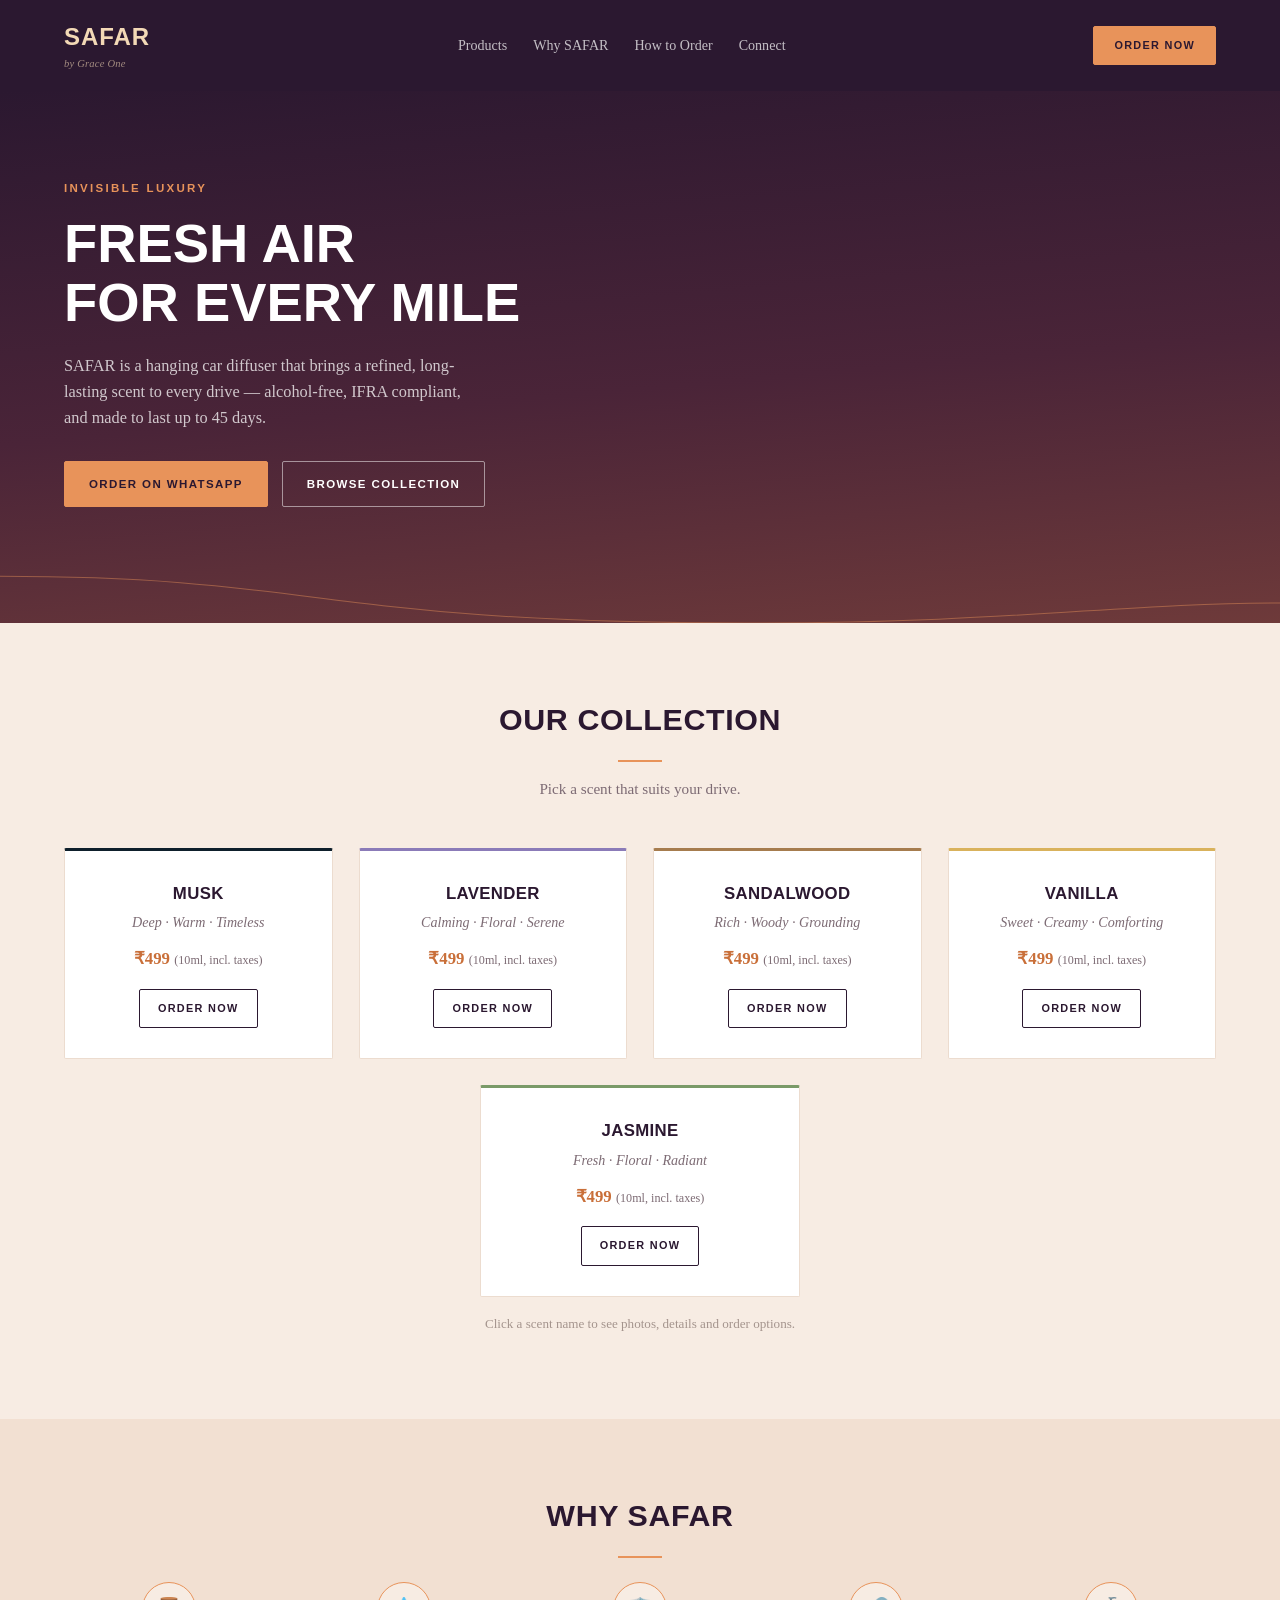
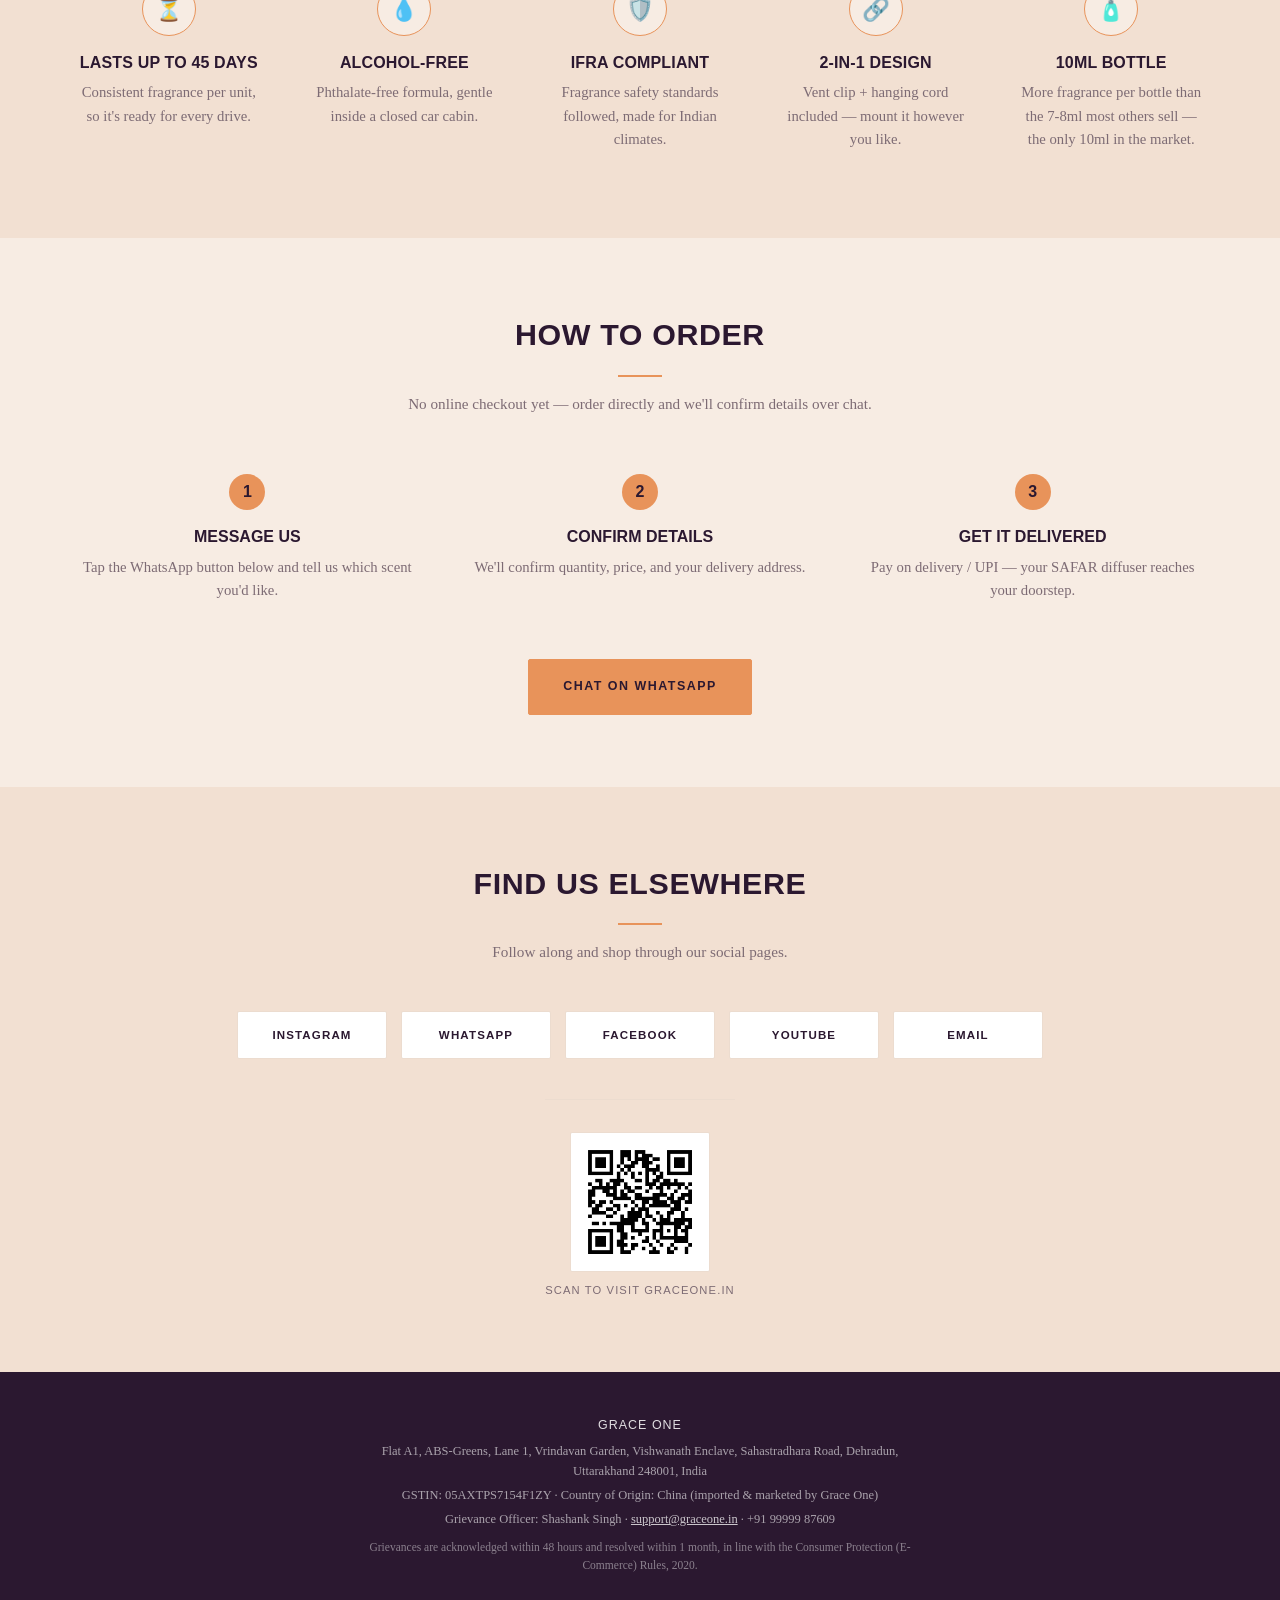
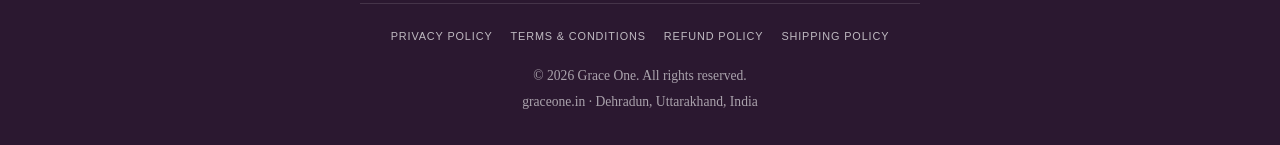
==== index.html @ 6a1af38a "Hide photos on homepage; make product-page gallery sticky & size-stable Homepage cards now show only" ====
<!DOCTYPE html>
<html lang="en">
<head>
<meta charset="UTF-8" />
<meta name="viewport" content="width=device-width, initial-scale=1.0" />
<title>SAFAR by Grace One — Invisible Luxury Car Diffuser</title>
<meta name="description" content="SAFAR by Grace One — a premium hanging car diffuser. Alcohol-free, IFRA compliant, lasts up to 45 days. Order directly on WhatsApp." />

<!-- Open Graph / social share preview -->
<meta property="og:title" content="SAFAR by Grace One — Invisible Luxury Car Diffuser" />
<meta property="og:description" content="A premium hanging car diffuser. Alcohol-free, IFRA compliant, lasts up to 45 days. Order directly on WhatsApp." />
<meta property="og:type" content="website" />
<meta property="og:image" content="/assets/og-cover.jpg" />
<meta name="twitter:card" content="summary_large_image" />

<link rel="icon" type="image/svg+xml" href="[data-uri]" />
<link rel="stylesheet" href="styles.css" />
</head>
<body>

<header class="nav">
  <div class="container nav-inner">
    <a class="brand" href="#top">SAFAR <span class="brand-sub">by Grace One</span></a>
    <nav class="nav-links">
      <a href="#products">Products</a>
      <a href="#why">Why SAFAR</a>
      <a href="#order">How to Order</a>
      <a href="#connect">Connect</a>
    </nav>
    <a class="btn btn-small" href="#order">Order Now</a>
  </div>
</header>

<main>

  <section id="top" class="hero">
    <div class="container hero-inner">
      <p class="eyebrow">Invisible Luxury</p>
      <h1>Fresh Air<br />For Every Mile</h1>
      <p class="hero-sub">
        SAFAR is a hanging car diffuser that brings a refined, long-lasting scent
        to every drive — alcohol-free, IFRA compliant, and made to last up to 45 days.
      </p>
      <div class="hero-actions">
        <a class="btn btn-primary" href="#order">Order on WhatsApp</a>
        <a class="btn btn-outline" href="#products">Browse Collection</a>
      </div>
    </div>
    <svg class="road" viewBox="0 0 1200 90" preserveAspectRatio="none" aria-hidden="true">
      <path d="M0,20 C300,20 300,90 700,90 C950,90 1050,60 1200,60" fill="none" stroke="rgba(232,147,90,0.45)" stroke-width="1.5" />
    </svg>
  </section>

  <section id="products" class="section">
    <div class="container">
      <h2>Our Collection</h2>
      <p class="section-sub">Pick a scent that suits your drive.</p>

      <div class="grid">
        <article class="card card--musk">
          <h3><a class="card-title-link" href="musk.html" target="_blank" rel="noopener">Musk</a></h3>
          <p class="scent">Deep · Warm · Timeless</p>
          <p class="price">₹499 <span class="price-note">(10ml, incl. taxes)</span></p>
          <a class="btn btn-small btn-outline" href="#order">Order Now</a>
        </article>

        <article class="card card--lavender">
          <h3><a class="card-title-link" href="lavender.html" target="_blank" rel="noopener">Lavender</a></h3>
          <p class="scent">Calming · Floral · Serene</p>
          <p class="price">₹499 <span class="price-note">(10ml, incl. taxes)</span></p>
          <a class="btn btn-small btn-outline" href="#order">Order Now</a>
        </article>

        <article class="card card--sandalwood">
          <h3><a class="card-title-link" href="sandalwood.html" target="_blank" rel="noopener">Sandalwood</a></h3>
          <p class="scent">Rich · Woody · Grounding</p>
          <p class="price">₹499 <span class="price-note">(10ml, incl. taxes)</span></p>
          <a class="btn btn-small btn-outline" href="#order">Order Now</a>
        </article>

        <article class="card card--vanilla">
          <h3><a class="card-title-link" href="vanilla.html" target="_blank" rel="noopener">Vanilla</a></h3>
          <p class="scent">Sweet · Creamy · Comforting</p>
          <p class="price">₹499 <span class="price-note">(10ml, incl. taxes)</span></p>
          <a class="btn btn-small btn-outline" href="#order">Order Now</a>
        </article>

        <article class="card card--jasmine">
          <h3><a class="card-title-link" href="jasmine.html" target="_blank" rel="noopener">Jasmine</a></h3>
          <p class="scent">Fresh · Floral · Radiant</p>
          <p class="price">₹499 <span class="price-note">(10ml, incl. taxes)</span></p>
          <a class="btn btn-small btn-outline" href="#order">Order Now</a>
        </article>
      </div>

      <p class="note">Click a scent name to see photos, details and order options.</p>
    </div>
  </section>

  <section id="why" class="section section-alt">
    <div class="container">
      <h2>Why SAFAR</h2>
      <div class="grid grid-3">
        <div class="feature">
          <div class="feature-icon">⏳</div>
          <h3>Lasts Up to 45 Days</h3>
          <p>Consistent fragrance per unit, so it's ready for every drive.</p>
        </div>
        <div class="feature">
          <div class="feature-icon">💧</div>
          <h3>Alcohol-Free</h3>
          <p>Phthalate-free formula, gentle inside a closed car cabin.</p>
        </div>
        <div class="feature">
          <div class="feature-icon">🛡️</div>
          <h3>IFRA Compliant</h3>
          <p>Fragrance safety standards followed, made for Indian climates.</p>
        </div>
        <div class="feature">
          <div class="feature-icon">🔗</div>
          <h3>2-in-1 Design</h3>
          <p>Vent clip + hanging cord included — mount it however you like.</p>
        </div>
        <div class="feature">
          <div class="feature-icon">🧴</div>
          <h3>10ml Bottle</h3>
          <p>More fragrance per bottle than the 7-8ml most others sell — the only 10ml in the market.</p>
        </div>
      </div>
    </div>
  </section>

  <section id="order" class="section">
    <div class="container">
      <h2>How to Order</h2>
      <p class="section-sub">No online checkout yet — order directly and we'll confirm details over chat.</p>

      <div class="grid grid-3">
        <div class="step">
          <div class="step-num">1</div>
          <h3>Message Us</h3>
          <p>Tap the WhatsApp button below and tell us which scent you'd like.</p>
        </div>
        <div class="step">
          <div class="step-num">2</div>
          <h3>Confirm Details</h3>
          <p>We'll confirm quantity, price, and your delivery address.</p>
        </div>
        <div class="step">
          <div class="step-num">3</div>
          <h3>Get It Delivered</h3>
          <p>Pay on delivery / UPI — your SAFAR diffuser reaches your doorstep.</p>
        </div>
      </div>

      <div class="cta-block">
        <a class="btn btn-primary btn-large" id="whatsapp-cta" href="https://wa.me/919999987609?text=Hi%20Grace%20One!%20I'd%20like%20to%20order%20a%20SAFAR%20car%20diffuser." target="_blank" rel="noopener">
          Chat on WhatsApp
        </a>
      </div>
    </div>
  </section>

  <section id="connect" class="section section-alt">
    <div class="container connect">
      <h2>Find Us Elsewhere</h2>
      <p class="section-sub">Follow along and shop through our social pages.</p>
      <div class="social-links">
        <a class="social-btn" href="https://www.instagram.com/graceone.safar/" target="_blank" rel="noopener">Instagram</a>
        <a class="social-btn" href="https://wa.me/919999987609" target="_blank" rel="noopener">WhatsApp</a>
        <a class="social-btn" href="https://www.facebook.com/profile.php?id=61592650986600" target="_blank" rel="noopener">Facebook</a>
        <a class="social-btn" href="https://www.youtube.com/channel/UCAV5yrj9NtCjbIt9S1kWq0w" target="_blank" rel="noopener">YouTube</a>
        <a class="social-btn" href="mailto:support@graceone.in">Email</a>
      </div>
      <div class="qr-block">
        <img src="assets/qr-graceone.png" alt="QR code linking to graceone.in" width="140" height="140" />
        <p class="qr-caption">Scan to visit graceone.in</p>
      </div>
    </div>
  </section>

</main>

<footer class="footer">
  <div class="container footer-inner">
    <div class="footer-legal">
      <p class="footer-legal-name">GRACE ONE</p>
      <p>Flat A1, ABS-Greens, Lane 1, Vrindavan Garden, Vishwanath Enclave, Sahastradhara Road, Dehradun, Uttarakhand 248001, India</p>
      <p>GSTIN: 05AXTPS7154F1ZY &middot; Country of Origin: China (imported &amp; marketed by Grace One)</p>
      <p>Grievance Officer: Shashank Singh &middot; <a href="mailto:support@graceone.in">support@graceone.in</a> &middot; +91 99999 87609</p>
      <p class="footer-legal-note">Grievances are acknowledged within 48 hours and resolved within 1 month, in line with the Consumer Protection (E-Commerce) Rules, 2020.</p>
    </div>
    <nav class="footer-links">
      <a href="privacy-policy.html">Privacy Policy</a>
      <a href="terms.html">Terms &amp; Conditions</a>
      <a href="refund-policy.html">Refund Policy</a>
      <a href="shipping-policy.html">Shipping Policy</a>
    </nav>
    <p>&copy; <span id="year"></span> Grace One. All rights reserved.</p>
    <p class="footer-sub">graceone.in &middot; Dehradun, Uttarakhand, India</p>
  </div>
</footer>

<script src="script.js"></script>
</body>
</html>
---- styles.css ----
:root {
  --dusk-1: #2b1830;
  --dusk-2: #4a2438;
  --dusk-3: #6e3a3a;
  --ember: #e8935a;
  --ember-dark: #c96f39;
  --cream: #f7ece3;
  --cream-alt: #f2e0d2;
  --ink: #2b1830;
  --ink-soft: #7d6b74;
  --card-bg: #ffffff;
  --border: #ecdccf;
  --radius: 2px;
  --max-width: 1200px;
  --display: "Arial Narrow", "Helvetica Neue Condensed Bold", Arial, sans-serif;
  --body-font: Cambria, Georgia, "Times New Roman", serif;
}

* { box-sizing: border-box; }

html { scroll-behavior: smooth; }

body {
  margin: 0;
  font-family: var(--body-font);
  background: var(--cream);
  color: var(--ink);
  line-height: 1.6;
}

.container {
  max-width: var(--max-width);
  margin: 0 auto;
  padding: 0 24px;
}

/* Nav */
.nav {
  position: sticky;
  top: 0;
  background: var(--dusk-1);
  z-index: 10;
}

.nav-inner {
  display: flex;
  align-items: center;
  justify-content: space-between;
  padding-top: 18px;
  padding-bottom: 18px;
}

.brand {
  font-family: var(--display);
  font-weight: 700;
  font-size: 1.5rem;
  letter-spacing: 0.04em;
  text-transform: uppercase;
  color: #f3d9b6;
  text-decoration: none;
}

.brand-sub {
  display: block;
  font-family: var(--body-font);
  font-style: italic;
  font-weight: 400;
  font-size: 0.66rem;
  letter-spacing: 0.02em;
  color: rgba(243, 217, 182, 0.6);
  text-transform: none;
}

.nav-links {
  display: none;
  gap: 26px;
  font-family: var(--body-font);
}

.nav-links a {
  color: rgba(255, 255, 255, 0.72);
  text-decoration: none;
  font-size: 0.88rem;
}

.nav-links a:hover { color: var(--ember); }

@media (min-width: 720px) {
  .nav-links { display: flex; }
}

/* Buttons */
.btn {
  display: inline-block;
  font-family: var(--display);
  padding: 13px 24px;
  border-radius: var(--radius);
  text-decoration: none;
  font-weight: 700;
  font-size: 0.72rem;
  letter-spacing: 0.12em;
  text-transform: uppercase;
  transition: all 0.2s ease;
  border: 1px solid transparent;
}

.btn-primary {
  background: var(--ember);
  color: var(--dusk-1);
  border-color: var(--ember);
}

.btn-primary:hover { background: var(--ember-dark); border-color: var(--ember-dark); }

.btn-outline {
  background: transparent;
  border-color: rgba(255, 255, 255, 0.5);
  color: #fff;
}

.btn-outline:hover { border-color: var(--ember); color: var(--ember); }

.section .btn-outline {
  border-color: var(--ink);
  color: var(--ink);
}

.section .btn-outline:hover { border-color: var(--ember-dark); color: var(--ember-dark); }

.nav .btn:not(.btn-outline) {
  background: var(--ember);
  border-color: var(--ember);
  color: var(--dusk-1);
  padding: 10px 20px;
}

.nav .btn:not(.btn-outline):hover { background: var(--ember-dark); border-color: var(--ember-dark); }

.btn-small { padding: 10px 18px; font-size: 0.68rem; }
.btn-large { padding: 17px 34px; font-size: 0.78rem; }

/* Hero */
.hero {
  position: relative;
  padding: 76px 0 0;
  background: linear-gradient(175deg, var(--dusk-1), var(--dusk-2) 55%, var(--dusk-3));
  color: #fff;
  overflow: hidden;
}

.hero-inner {
  text-align: left;
}

.eyebrow {
  font-family: var(--display);
  text-transform: uppercase;
  letter-spacing: 0.2em;
  font-size: 0.72rem;
  color: var(--ember);
  font-weight: 700;
  margin-bottom: 18px;
}

.hero h1 {
  font-family: var(--display);
  font-weight: 700;
  text-transform: uppercase;
  font-size: clamp(2.2rem, 5.5vw, 3.4rem);
  max-width: 640px;
  margin: 0 0 20px;
  line-height: 1.08;
  color: #fff;
}

.hero-sub {
  max-width: 420px;
  margin: 0 0 30px;
  color: rgba(255, 255, 255, 0.75);
  font-size: 1.02rem;
  font-weight: 300;
}

.hero-actions {
  display: flex;
  gap: 14px;
  flex-wrap: wrap;
  padding-bottom: 56px;
}

.road {
  display: block;
  width: 100%;
  height: 60px;
}

/* Sections */
.section { padding: 72px 0; }
.section-alt { background: var(--cream-alt); }

.section h2 {
  font-family: var(--display);
  font-weight: 700;
  text-transform: uppercase;
  letter-spacing: 0.02em;
  font-size: 1.9rem;
  color: var(--ink);
  margin: 0 0 10px;
  text-align: center;
}

.section h2::after {
  content: "";
  display: block;
  width: 44px;
  height: 2px;
  background: var(--ember);
  margin: 16px auto 0;
}

.section-sub {
  text-align: center;
  color: var(--ink-soft);
  margin-bottom: 46px;
  font-size: 0.95rem;
}

.grid {
  display: grid;
  grid-template-columns: repeat(auto-fit, minmax(260px, 1fr));
  gap: 26px;
}

.grid-3 { grid-template-columns: repeat(auto-fit, minmax(200px, 1fr)); }

@media (min-width: 1180px) {
  .grid:not(.grid-3) > .card:last-child {
    grid-column: 1 / -1;
    justify-self: center;
    width: 100%;
    max-width: 320px;
  }
}

/* Product cards */
.card {
  background: var(--card-bg);
  border: 1px solid var(--border);
  border-top: 3px solid var(--border);
  border-radius: var(--radius);
  padding: 30px 26px;
  text-align: center;
  transition: transform 0.2s ease, box-shadow 0.2s ease;
}

.card:hover {
  transform: translateY(-3px);
  box-shadow: 0 10px 26px rgba(43, 24, 48, 0.12);
}

.card {
  position: relative;
}

.card:hover {
  z-index: 5;
}

.product-gallery {
  margin-bottom: 16px;
}

.gallery-main {
  position: relative;
  max-width: 220px;
  margin: 0 auto;
  cursor: crosshair;
}

.gallery-main-img {
  display: block;
  width: 100%;
  height: auto;
  border-radius: var(--radius);
}

.gallery-zoom-pane {
  display: none;
  position: absolute;
  top: 0;
  left: calc(100% + 14px);
  width: 320px;
  height: 100%;
  min-height: 320px;
  background-repeat: no-repeat;
  background-color: #fff;
  border: 1px solid var(--border);
  border-radius: var(--radius);
  box-shadow: 0 14px 34px rgba(43, 24, 48, 0.22);
  z-index: 10;
  pointer-events: none;
}

.gallery-main.zoom-active .gallery-zoom-pane {
  display: block;
}

.gallery-thumbs {
  display: flex;
  gap: 10px;
  justify-content: center;
  margin-top: 12px;
  flex-wrap: wrap;
}

.gallery-thumb {
  width: 52px;
  height: 52px;
  object-fit: cover;
  border-radius: 3px;
  border: 1px solid var(--border);
  cursor: pointer;
  opacity: 0.6;
  transition: opacity 0.15s ease, border-color 0.15s ease;
}

.gallery-thumb:hover { opacity: 0.9; }

.gallery-thumb.active {
  opacity: 1;
  border-color: var(--ember);
}

.card h3 {
  font-family: var(--display);
  text-transform: uppercase;
  letter-spacing: 0.02em;
  margin: 0 0 4px;
  font-size: 1.05rem;
  color: var(--ink);
}

.gallery-main-link {
  display: block;
}

.card-title-link {
  color: inherit;
  text-decoration: none;
}

.card-title-link:hover {
  color: var(--ember-dark);
  text-decoration: underline;
}

.scent {
  color: var(--ink-soft);
  font-style: italic;
  font-size: 0.88rem;
  margin: 0 0 12px;
}

.price { font-weight: 700; color: var(--ember-dark); margin: 0 0 16px; font-size: 1.05rem; }
.price-note { font-weight: 400; color: var(--ink-soft); font-size: 0.76rem; }

.card--musk { border-top-color: #0e1f2b; }
.card--lavender { border-top-color: #8b7bb8; }
.card--sandalwood { border-top-color: #a67c4e; }
.card--vanilla { border-top-color: #d9b25c; }
.card--jasmine { border-top-color: #7a9a68; }

/* Features */
.feature {
  text-align: center;
  padding: 14px 12px;
}

.feature-icon {
  width: 54px;
  height: 54px;
  line-height: 54px;
  border-radius: 50%;
  background: var(--cream);
  border: 1px solid var(--ember);
  font-size: 1.4rem;
  margin: 0 auto 14px;
}

.feature h3 {
  font-family: var(--display);
  text-transform: uppercase;
  letter-spacing: 0.01em;
  margin: 0 0 6px;
  font-size: 1rem;
  color: var(--ink);
}

.feature p { color: var(--ink-soft); font-size: 0.92rem; margin: 0; }

/* Steps */
.step {
  text-align: center;
  padding: 12px;
}

.step-num {
  width: 36px;
  height: 36px;
  line-height: 36px;
  border-radius: 50%;
  background: var(--ember);
  color: var(--dusk-1);
  font-family: var(--display);
  font-weight: 700;
  margin: 0 auto 14px;
}

.step h3 {
  font-family: var(--display);
  text-transform: uppercase;
  margin: 0 0 6px;
  font-size: 1rem;
  color: var(--ink);
}

.step p { color: var(--ink-soft); font-size: 0.92rem; margin: 0; }

.cta-block {
  text-align: center;
  margin-top: 44px;
}

.note {
  text-align: center;
  color: #a4948d;
  font-size: 0.82rem;
  margin-top: 16px;
}

/* Connect */
.connect { text-align: center; }

.qr-block {
  margin-top: 40px;
  padding-top: 32px;
  border-top: 1px solid var(--border);
  display: inline-flex;
  flex-direction: column;
  align-items: center;
  gap: 10px;
}

.qr-block img {
  border: 1px solid var(--border);
  padding: 10px;
  background: #fff;
  border-radius: var(--radius);
}

.qr-caption {
  font-family: var(--display);
  text-transform: uppercase;
  letter-spacing: 0.1em;
  font-size: 0.7rem;
  color: var(--ink-soft);
  margin: 0;
}

.social-links {
  display: flex;
  gap: 14px;
  justify-content: center;
  flex-wrap: wrap;
}

.social-btn {
  padding: 14px 28px;
  border-radius: var(--radius);
  background: var(--card-bg);
  border: 1px solid var(--border);
  color: var(--ink);
  text-decoration: none;
  font-family: var(--display);
  font-weight: 700;
  font-size: 0.72rem;
  letter-spacing: 0.1em;
  text-transform: uppercase;
  min-width: 150px;
}

.social-btn:hover {
  border-color: var(--ember);
  color: var(--ember-dark);
}

/* Footer */
.footer {
  background: var(--dusk-1);
  padding: 40px 0 28px;
  text-align: center;
  color: rgba(255, 255, 255, 0.6);
  font-size: 0.85rem;
}

.footer-inner p { margin: 4px 0; }

.footer-legal {
  max-width: 560px;
  margin: 0 auto 24px;
  padding-bottom: 24px;
  border-bottom: 1px solid rgba(255, 255, 255, 0.12);
  font-size: 0.78rem;
  line-height: 1.6;
}

.footer-legal-name {
  font-family: var(--display);
  letter-spacing: 0.08em;
  color: rgba(255, 255, 255, 0.85);
  margin-bottom: 6px !important;
}

.footer-legal a {
  color: rgba(255, 255, 255, 0.75);
}

.footer-legal-note {
  color: rgba(255, 255, 255, 0.45);
  font-size: 0.72rem;
  margin-top: 8px !important;
}

.footer-links {
  display: flex;
  flex-wrap: wrap;
  justify-content: center;
  gap: 8px 18px;
  margin: 0 auto 20px;
  font-family: var(--display);
  font-size: 0.68rem;
  letter-spacing: 0.08em;
  text-transform: uppercase;
}

.footer-links a {
  color: rgba(255, 255, 255, 0.7);
  text-decoration: none;
}

.footer-links a:hover {
  color: var(--ember);
}

/* Product detail pages */
.product-page-grid {
  display: grid;
  grid-template-columns: 1fr 1fr;
  gap: 48px;
  align-items: start;
}

@media (max-width: 720px) {
  .product-page-grid {
    grid-template-columns: 1fr;
  }
}

/* Gallery stays put on the left as you scroll the description column,
   so switching between differently-sized photos never needs a scroll. */
.product-page-grid .product-gallery--large {
  position: sticky;
  top: 90px;
  align-self: start;
}

@media (max-width: 720px) {
  .product-page-grid .product-gallery--large {
    position: static;
  }
}

.product-gallery--large .gallery-main {
  max-width: 480px;
  height: 480px;
  background: var(--card-bg);
  border: 1px solid var(--border);
  border-radius: var(--radius);
  overflow: hidden;
}

.product-gallery--large .gallery-main-img {
  width: 100%;
  height: 100%;
  object-fit: contain;
  border-radius: 0;
}

@media (max-width: 720px) {
  .product-gallery--large .gallery-main {
    height: 380px;
  }
}

.product-gallery--large .gallery-thumb {
  width: 72px;
  height: 72px;
  object-fit: contain;
  background: var(--card-bg);
}

.product-gallery--large .gallery-zoom-pane {
  width: 380px;
  min-height: 380px;
}

.product-page-info h1 {
  font-family: var(--display);
  font-weight: 700;
  text-transform: uppercase;
  font-size: clamp(2rem, 4vw, 2.7rem);
  color: var(--ink);
  margin: 0 0 6px;
}

.product-page-desc {
  color: var(--ink-soft);
  font-size: 1rem;
  line-height: 1.7;
  max-width: 480px;
  margin: 20px 0 26px;
}

.product-page-facts {
  list-style: none;
  padding: 0;
  margin: 0 0 34px;
  display: flex;
  flex-direction: column;
  gap: 10px;
}

.product-page-facts li {
  position: relative;
  padding-left: 20px;
  color: var(--ink-soft);
  font-size: 0.92rem;
}

.product-page-facts li::before {
  content: "—";
  position: absolute;
  left: 0;
  color: var(--ember);
}

/* Legal pages */
.legal-page {
  padding-top: 56px;
}

.legal-content {
  max-width: 720px;
  margin: 0 auto;
}

.legal-content .eyebrow {
  color: var(--ember-dark);
}

.legal-content h1 {
  font-family: var(--display);
  font-weight: 700;
  text-transform: uppercase;
  font-size: clamp(1.8rem, 4vw, 2.4rem);
  color: var(--ink);
  margin: 0 0 8px;
}

.legal-updated {
  color: var(--ink-soft);
  font-size: 0.85rem;
  margin: 0 0 40px;
}

.legal-content h2 {
  font-family: var(--display);
  font-weight: 700;
  text-transform: uppercase;
  letter-spacing: 0.01em;
  font-size: 1.15rem;
  color: var(--ink);
  margin: 36px 0 12px;
}

.legal-content p,
.legal-content li {
  color: var(--ink-soft);
  font-size: 0.96rem;
  line-height: 1.75;
  margin: 0 0 14px;
}

.legal-content ul,
.legal-content ol {
  margin: 0 0 14px;
  padding-left: 22px;
}

.legal-content strong {
  color: var(--ink);
}

.legal-content a {
  color: var(--ember-dark);
}

.legal-content .legal-box {
  background: var(--card-bg);
  border: 1px solid var(--border);
  border-radius: var(--radius);
  padding: 22px 24px;
  margin: 24px 0;
}

.legal-content .legal-box p:last-child {
  margin-bottom: 0;
}
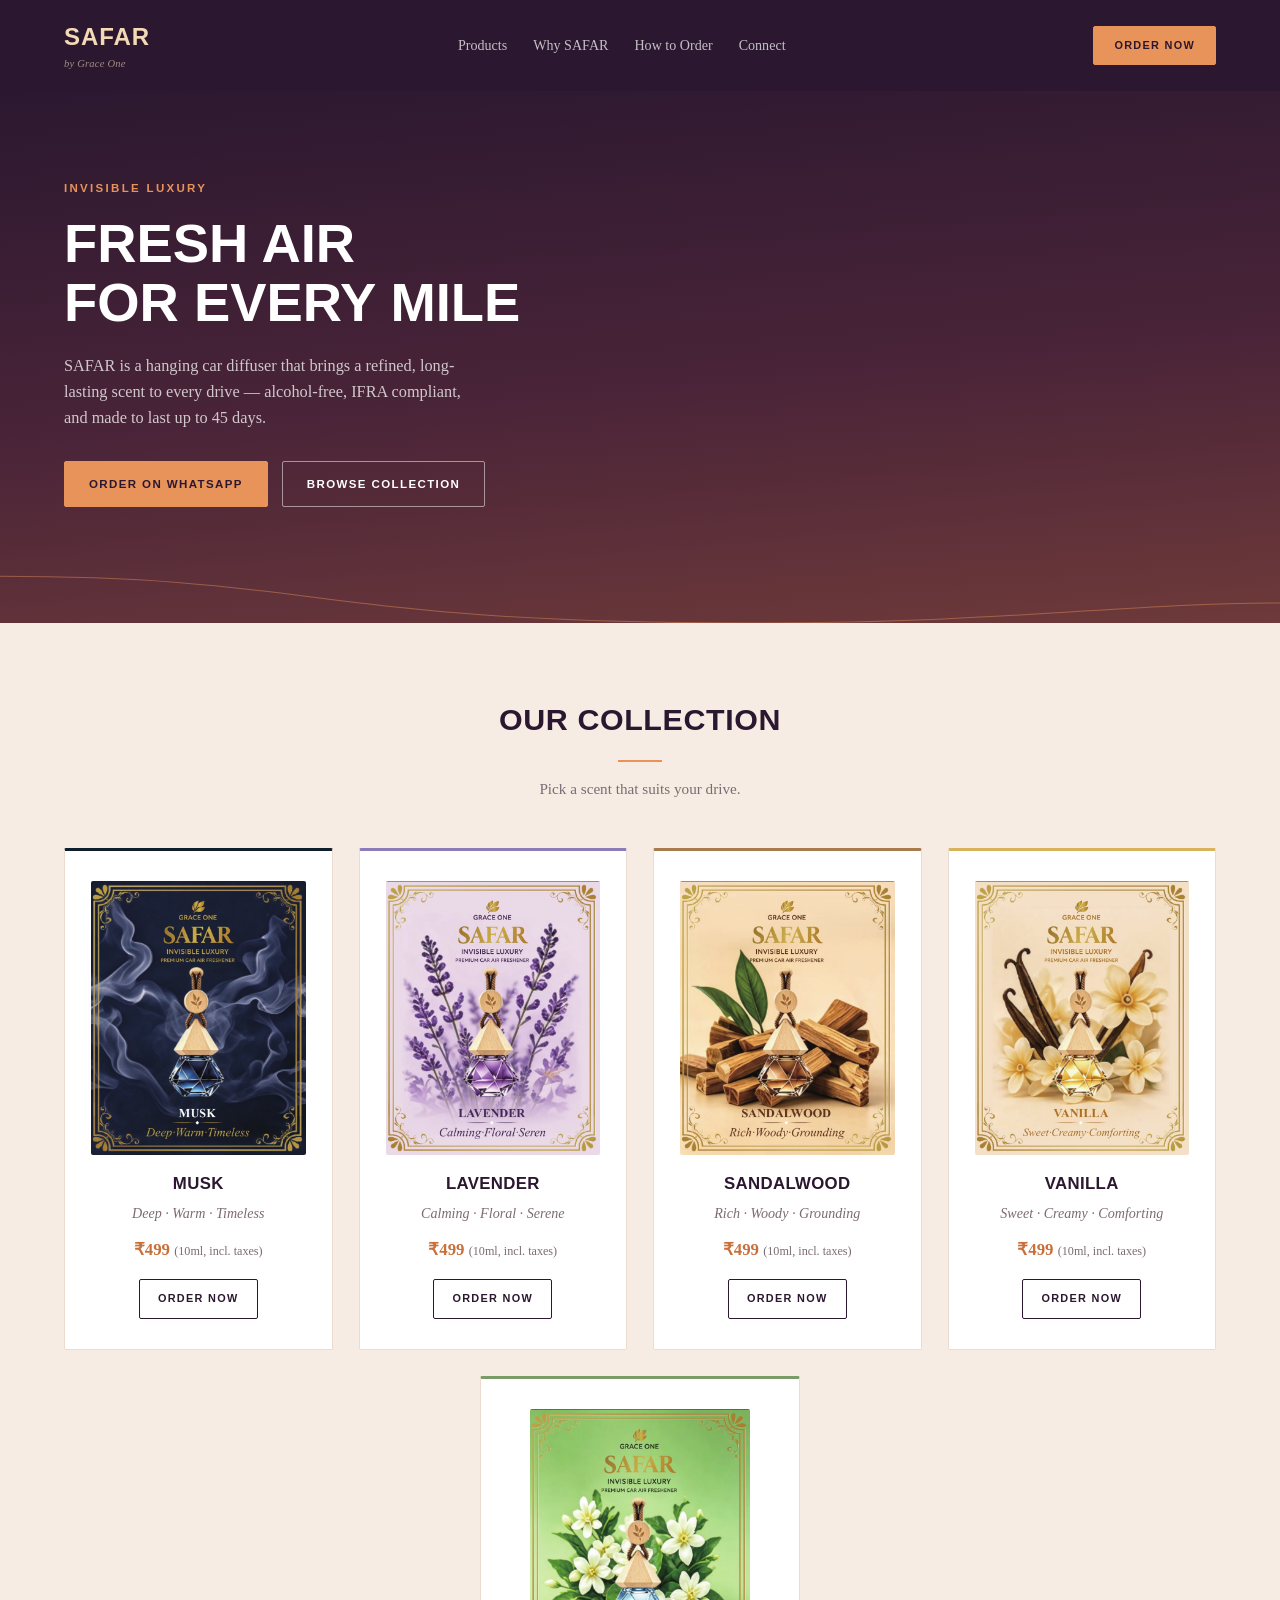
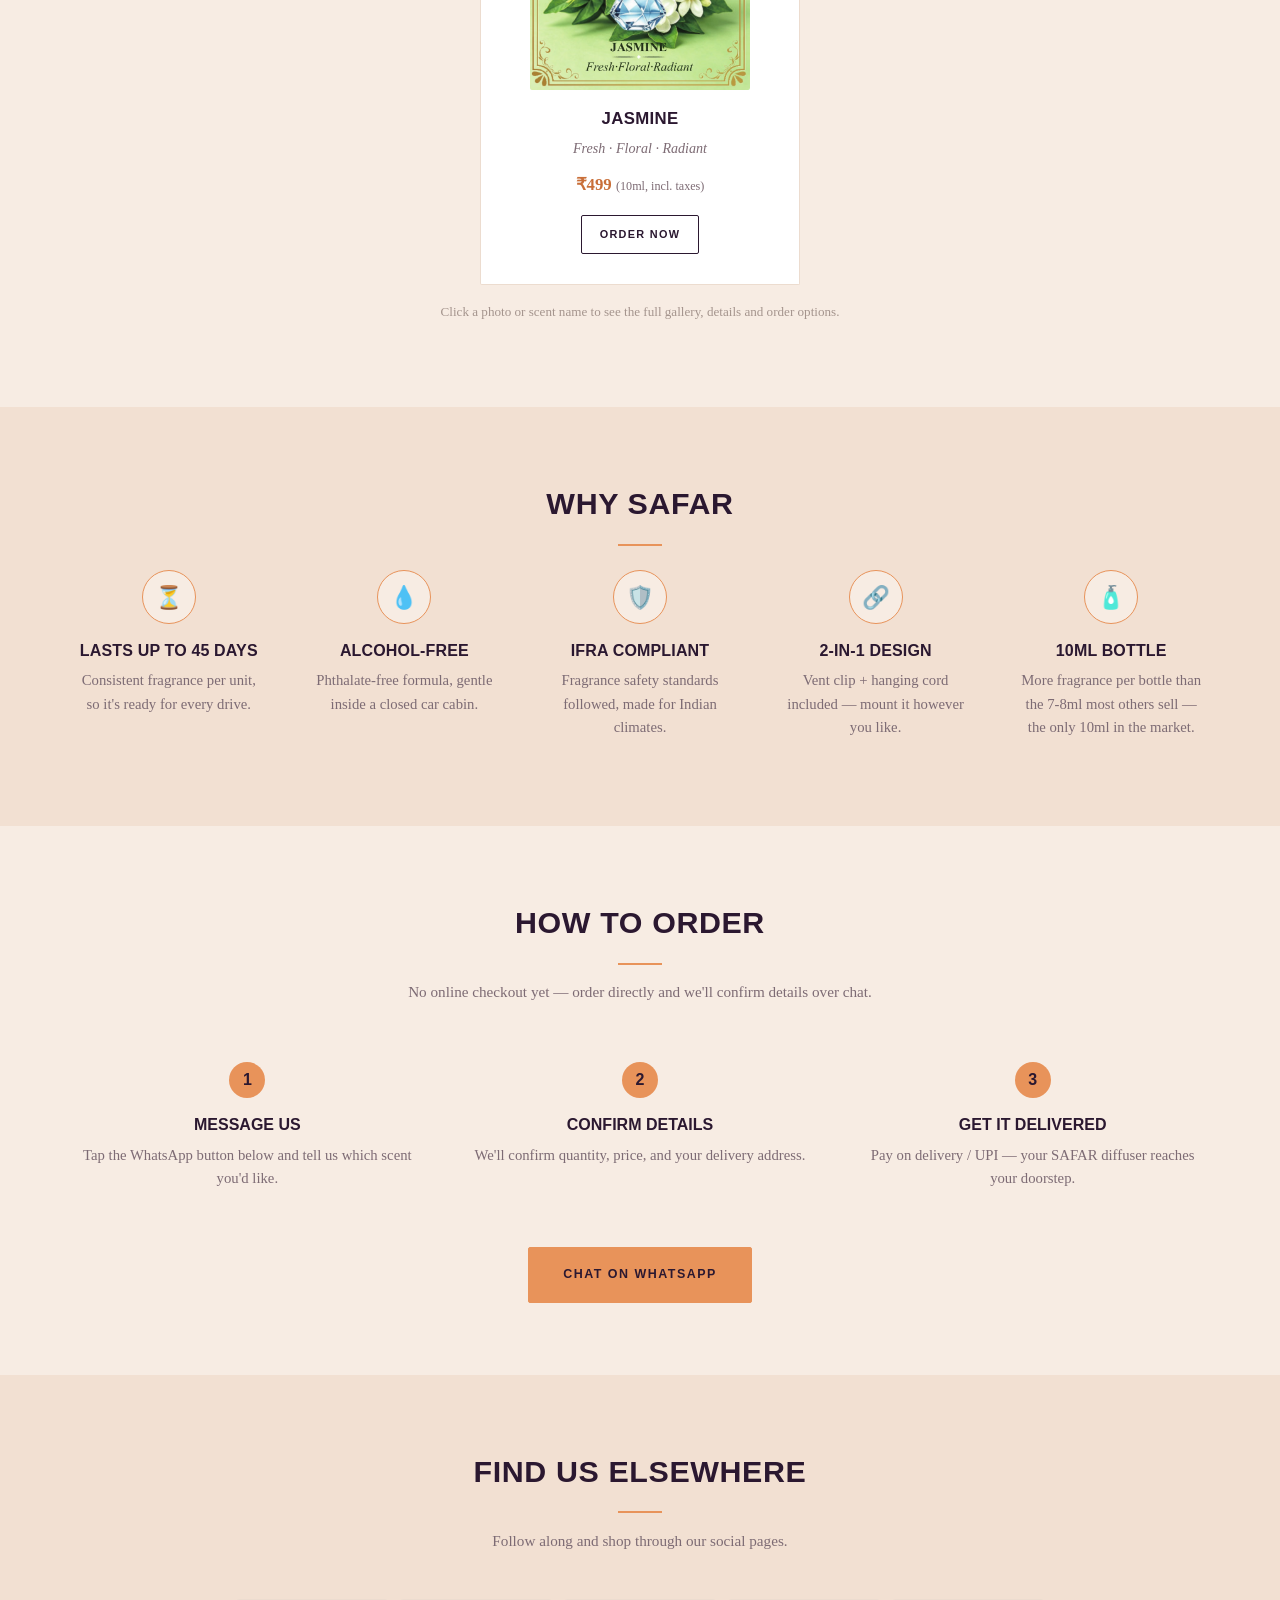
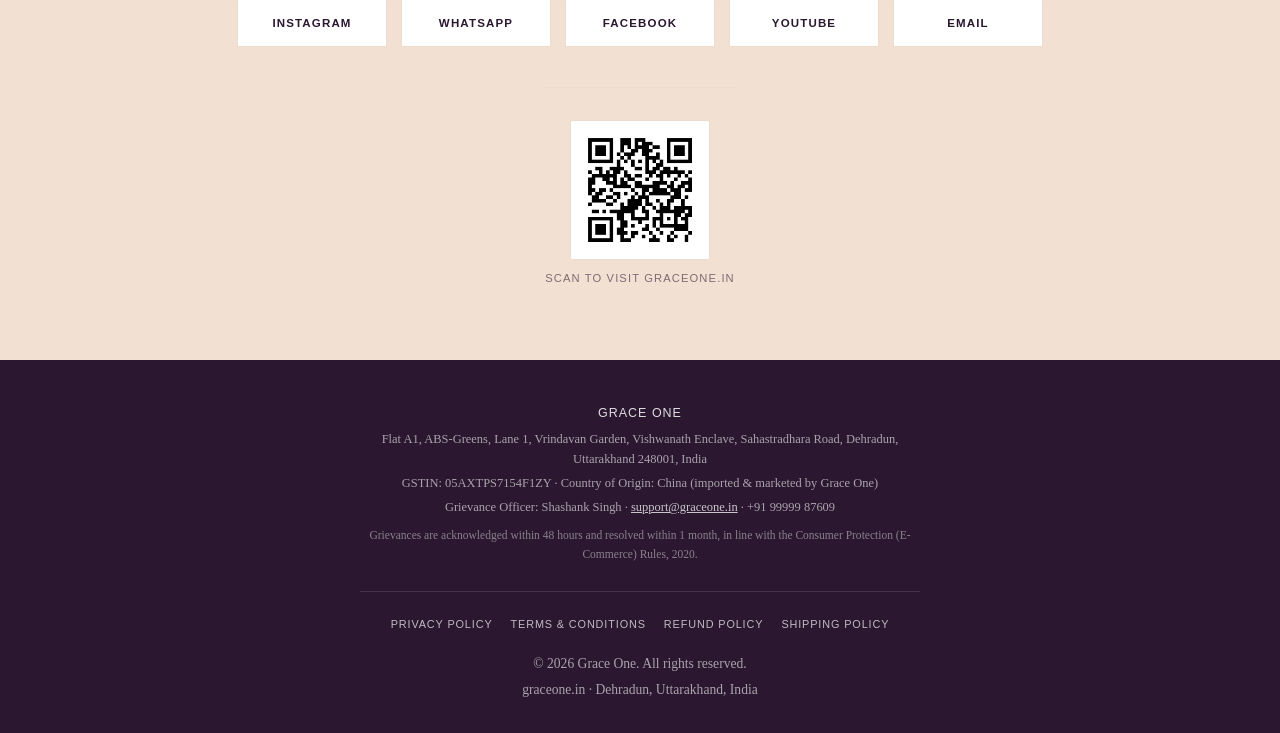
==== commit ec7ea7cb: "Restore cover photo on homepage cards (no thumbnails) Each catalog card shows just its first/cover i" ====
--- a/index.html
+++ b/index.html
@@ -58,6 +58,12 @@
 
       <div class="grid">
         <article class="card card--musk">
+          <div class="product-gallery">
+            <div class="gallery-main">
+              <a class="gallery-main-link" href="musk.html" target="_blank" rel="noopener"><img class="gallery-main-img" src="assets/product-musk.jpg" alt="SAFAR Musk hanging car diffuser" loading="lazy" /></a>
+              <div class="gallery-zoom-pane"></div>
+            </div>
+          </div>
           <h3><a class="card-title-link" href="musk.html" target="_blank" rel="noopener">Musk</a></h3>
           <p class="scent">Deep · Warm · Timeless</p>
           <p class="price">₹499 <span class="price-note">(10ml, incl. taxes)</span></p>
@@ -65,6 +71,12 @@
         </article>
 
         <article class="card card--lavender">
+          <div class="product-gallery">
+            <div class="gallery-main">
+              <a class="gallery-main-link" href="lavender.html" target="_blank" rel="noopener"><img class="gallery-main-img" src="assets/product-lavender-cover.jpg" alt="SAFAR Lavender hanging car diffuser" loading="lazy" /></a>
+              <div class="gallery-zoom-pane"></div>
+            </div>
+          </div>
           <h3><a class="card-title-link" href="lavender.html" target="_blank" rel="noopener">Lavender</a></h3>
           <p class="scent">Calming · Floral · Serene</p>
           <p class="price">₹499 <span class="price-note">(10ml, incl. taxes)</span></p>
@@ -72,6 +84,12 @@
         </article>
 
         <article class="card card--sandalwood">
+          <div class="product-gallery">
+            <div class="gallery-main">
+              <a class="gallery-main-link" href="sandalwood.html" target="_blank" rel="noopener"><img class="gallery-main-img" src="assets/product-sandalwood.jpg" alt="SAFAR Sandalwood hanging car diffuser" loading="lazy" /></a>
+              <div class="gallery-zoom-pane"></div>
+            </div>
+          </div>
           <h3><a class="card-title-link" href="sandalwood.html" target="_blank" rel="noopener">Sandalwood</a></h3>
           <p class="scent">Rich · Woody · Grounding</p>
           <p class="price">₹499 <span class="price-note">(10ml, incl. taxes)</span></p>
@@ -79,6 +97,12 @@
         </article>
 
         <article class="card card--vanilla">
+          <div class="product-gallery">
+            <div class="gallery-main">
+              <a class="gallery-main-link" href="vanilla.html" target="_blank" rel="noopener"><img class="gallery-main-img" src="assets/product-vanilla.jpg" alt="SAFAR Vanilla hanging car diffuser" loading="lazy" /></a>
+              <div class="gallery-zoom-pane"></div>
+            </div>
+          </div>
           <h3><a class="card-title-link" href="vanilla.html" target="_blank" rel="noopener">Vanilla</a></h3>
           <p class="scent">Sweet · Creamy · Comforting</p>
           <p class="price">₹499 <span class="price-note">(10ml, incl. taxes)</span></p>
@@ -86,6 +110,12 @@
         </article>
 
         <article class="card card--jasmine">
+          <div class="product-gallery">
+            <div class="gallery-main">
+              <a class="gallery-main-link" href="jasmine.html" target="_blank" rel="noopener"><img class="gallery-main-img" src="assets/product-jasmine.jpg" alt="SAFAR Jasmine hanging car diffuser" loading="lazy" /></a>
+              <div class="gallery-zoom-pane"></div>
+            </div>
+          </div>
           <h3><a class="card-title-link" href="jasmine.html" target="_blank" rel="noopener">Jasmine</a></h3>
           <p class="scent">Fresh · Floral · Radiant</p>
           <p class="price">₹499 <span class="price-note">(10ml, incl. taxes)</span></p>
@@ -93,7 +123,7 @@
         </article>
       </div>
 
-      <p class="note">Click a scent name to see photos, details and order options.</p>
+      <p class="note">Click a photo or scent name to see the full gallery, details and order options.</p>
     </div>
   </section>
 
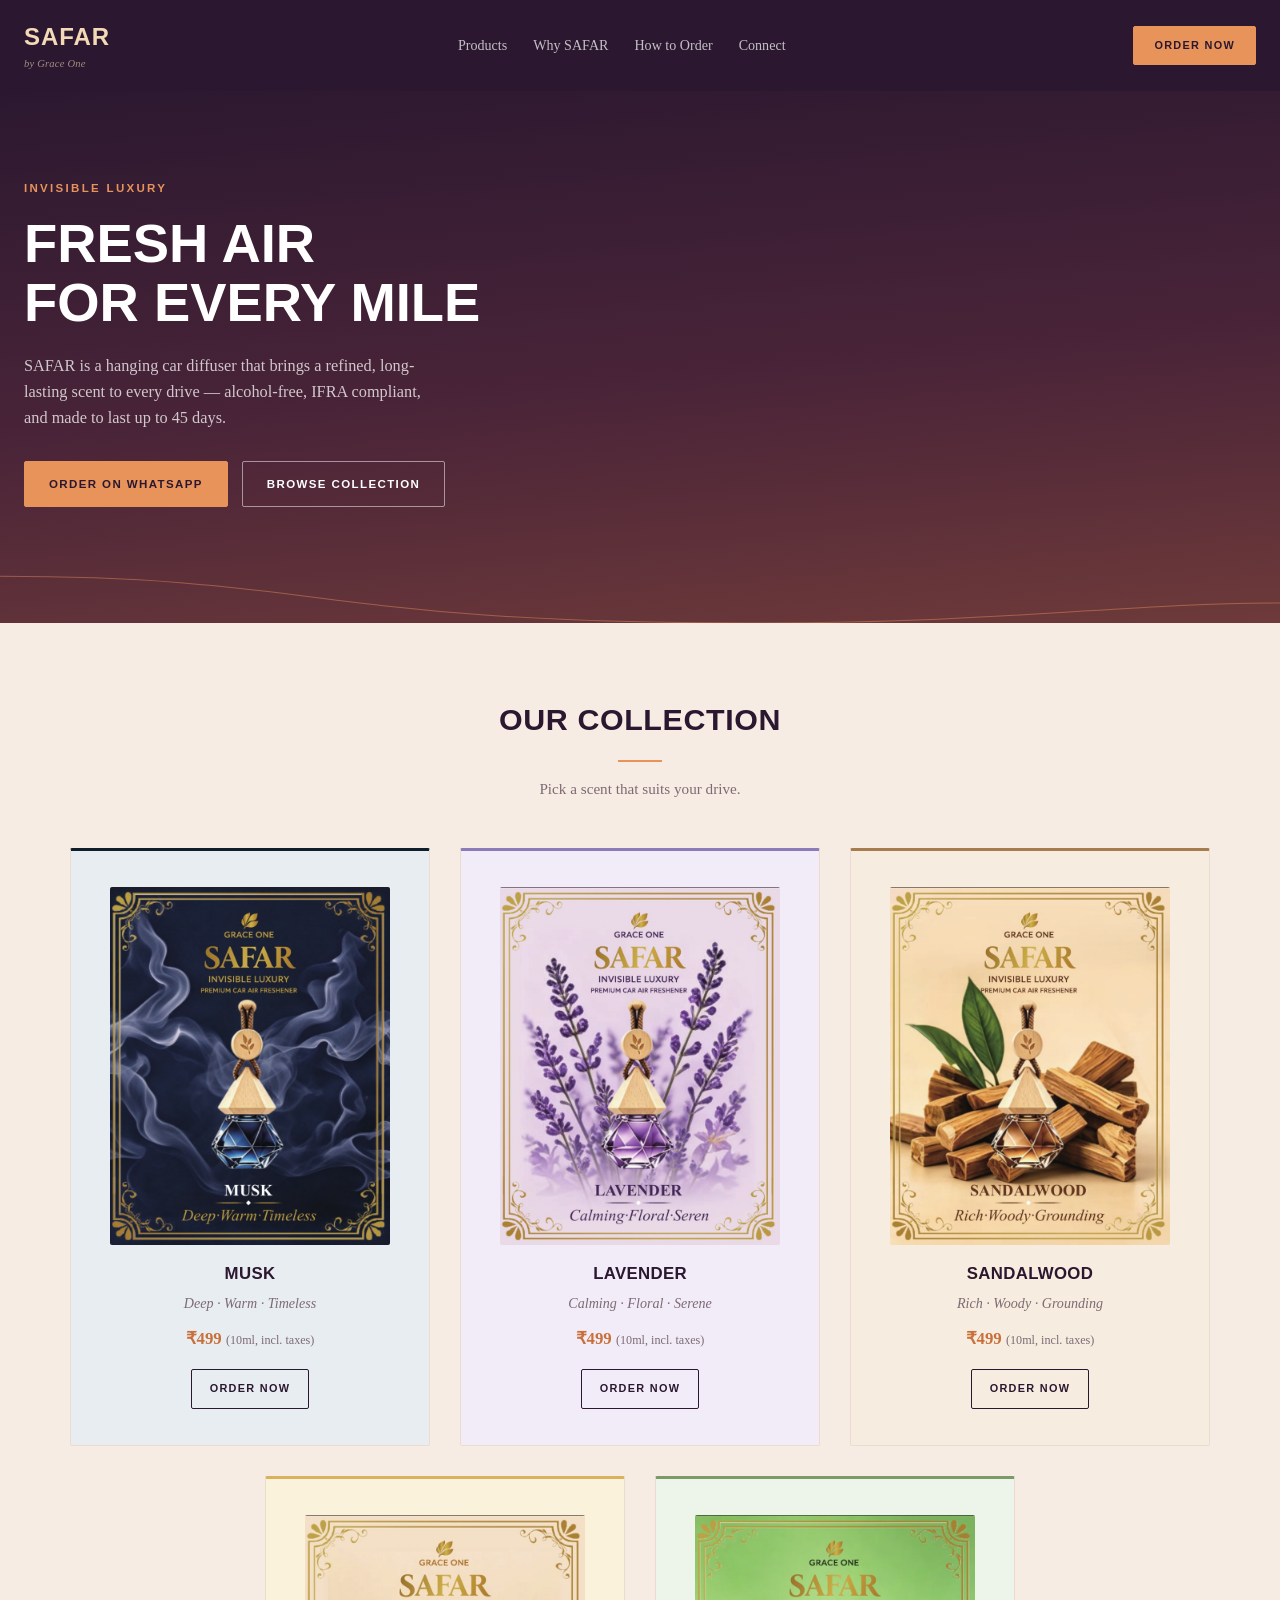
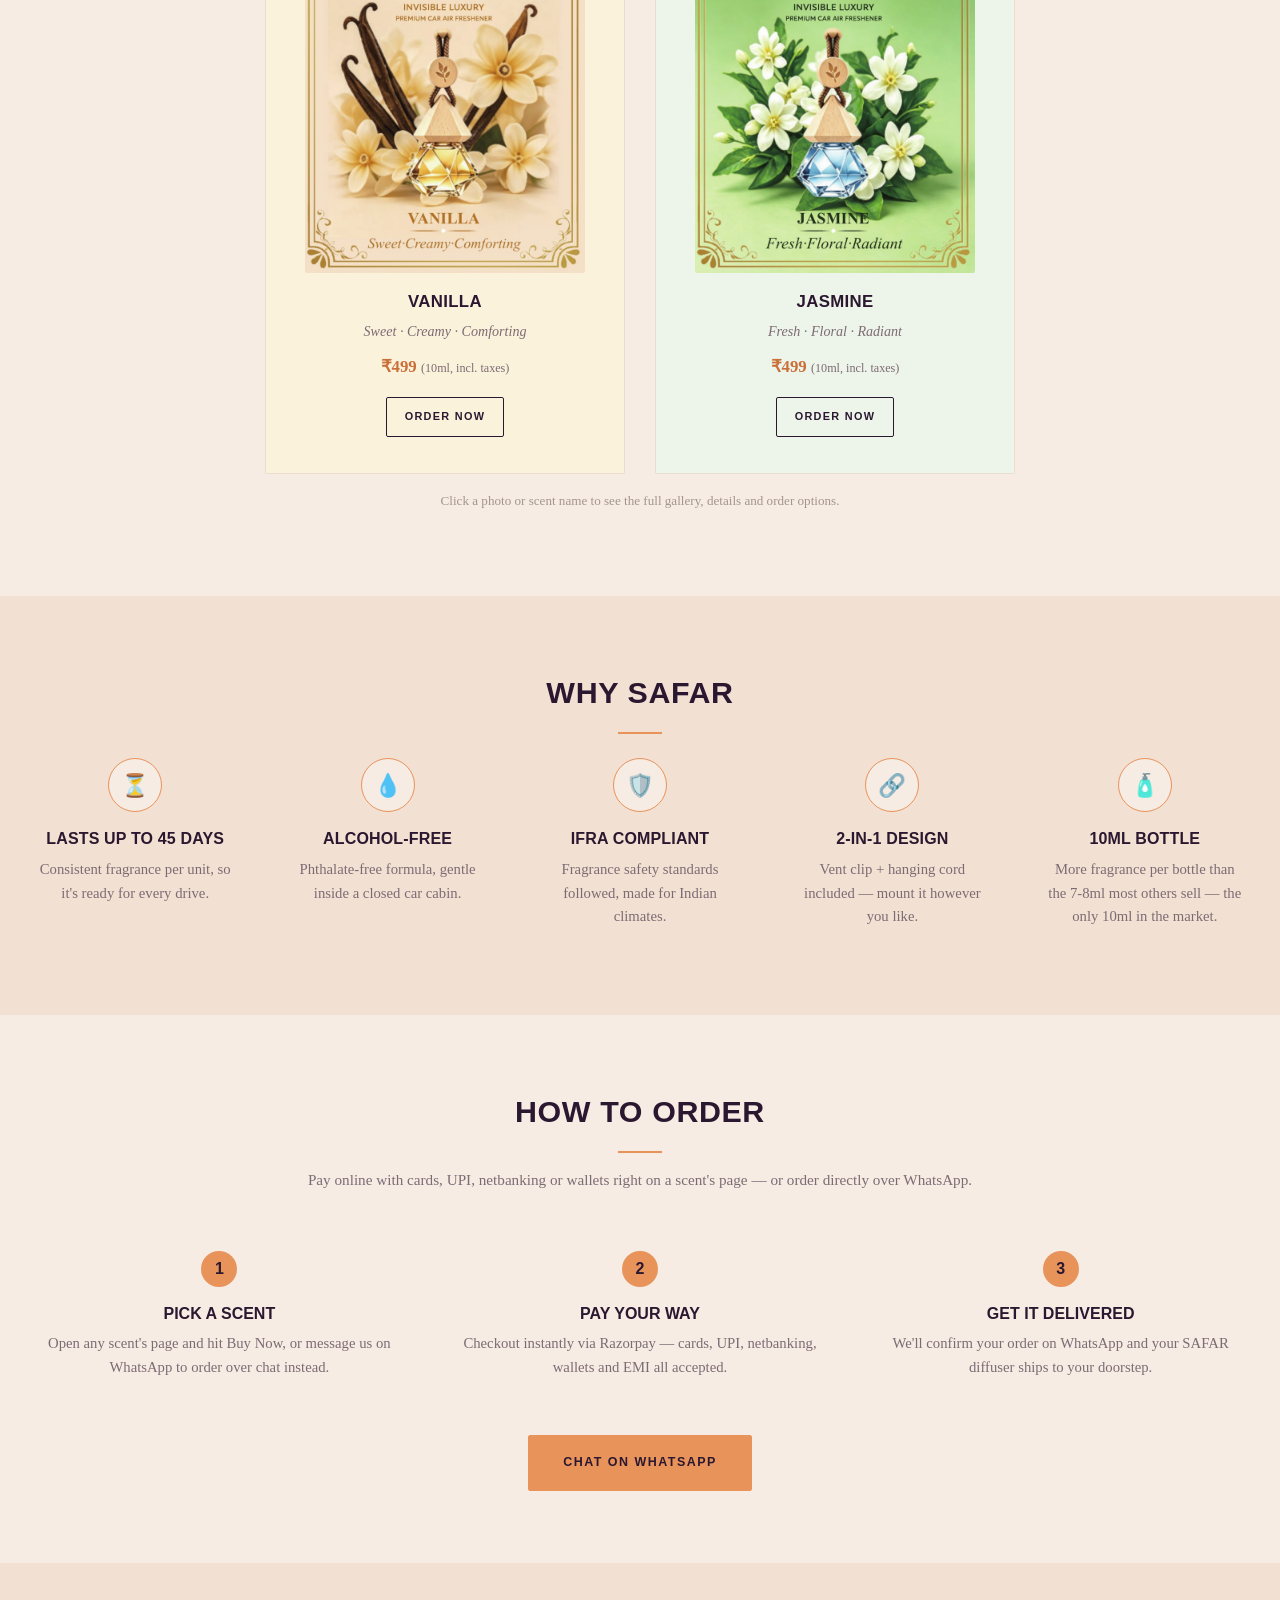
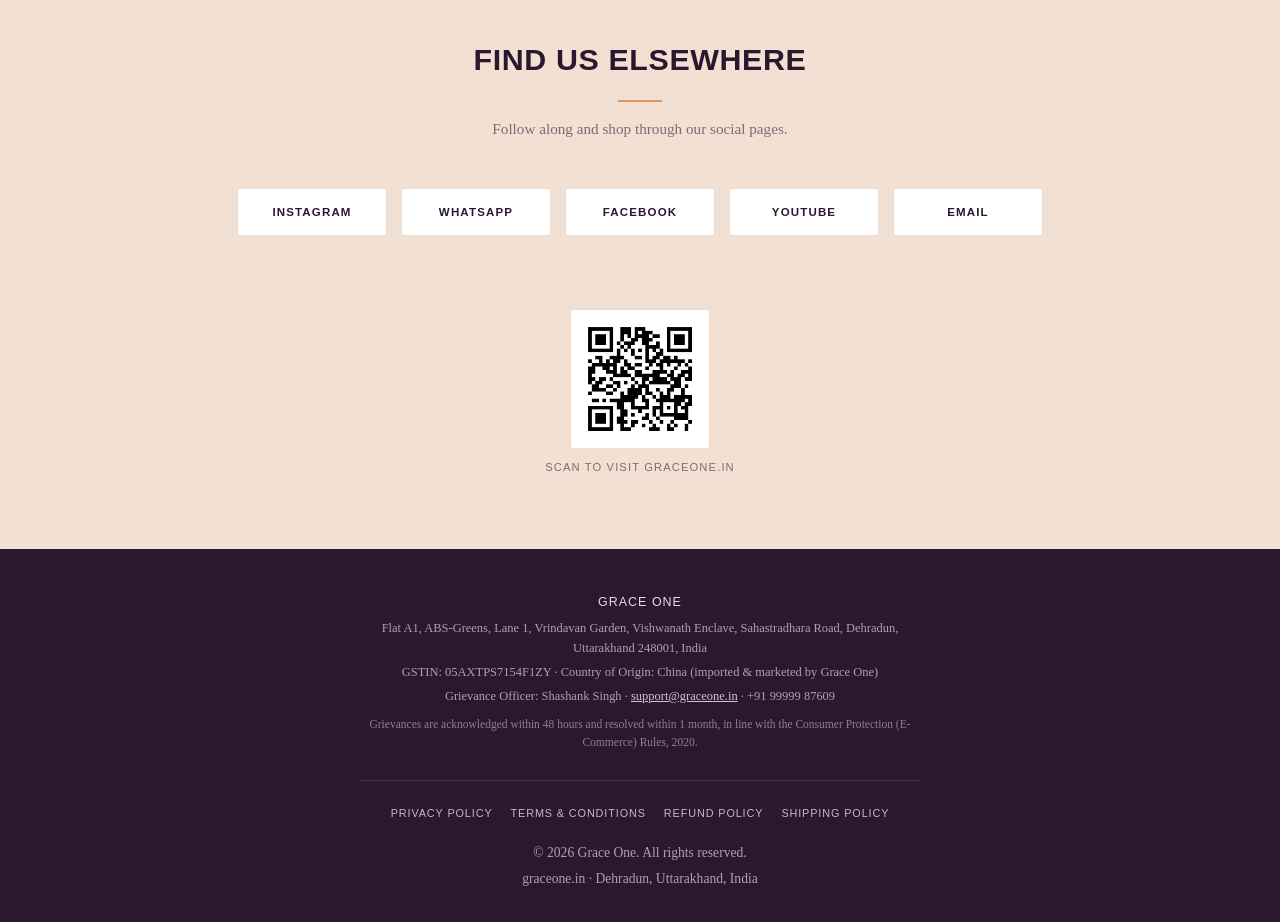
==== commit aa8e8dd5: "Add Razorpay online checkout, WhatsApp kept as fallback Each product page now has a "Buy Now — Pay O" ====
--- a/index.html
+++ b/index.html
@@ -163,23 +163,23 @@
   <section id="order" class="section">
     <div class="container">
       <h2>How to Order</h2>
-      <p class="section-sub">No online checkout yet — order directly and we'll confirm details over chat.</p>
+      <p class="section-sub">Pay online with cards, UPI, netbanking or wallets right on a scent's page — or order directly over WhatsApp.</p>
 
       <div class="grid grid-3">
         <div class="step">
           <div class="step-num">1</div>
-          <h3>Message Us</h3>
-          <p>Tap the WhatsApp button below and tell us which scent you'd like.</p>
+          <h3>Pick a Scent</h3>
+          <p>Open any scent's page and hit Buy Now, or message us on WhatsApp to order over chat instead.</p>
         </div>
         <div class="step">
           <div class="step-num">2</div>
-          <h3>Confirm Details</h3>
-          <p>We'll confirm quantity, price, and your delivery address.</p>
+          <h3>Pay Your Way</h3>
+          <p>Checkout instantly via Razorpay — cards, UPI, netbanking, wallets and EMI all accepted.</p>
         </div>
         <div class="step">
           <div class="step-num">3</div>
           <h3>Get It Delivered</h3>
-          <p>Pay on delivery / UPI — your SAFAR diffuser reaches your doorstep.</p>
+          <p>We'll confirm your order on WhatsApp and your SAFAR diffuser ships to your doorstep.</p>
         </div>
       </div>
 
--- a/styles.css
+++ b/styles.css
@@ -11,7 +11,7 @@
   --card-bg: #ffffff;
   --border: #ecdccf;
   --radius: 2px;
-  --max-width: 1200px;
+  --max-width: 1340px;
   --display: "Arial Narrow", "Helvetica Neue Condensed Bold", Arial, sans-serif;
   --body-font: Cambria, Georgia, "Times New Roman", serif;
 }
@@ -102,6 +102,20 @@
   text-transform: uppercase;
   transition: all 0.2s ease;
   border: 1px solid transparent;
+  cursor: pointer;
+  appearance: none;
+}
+
+button.btn {
+  font: inherit;
+  font-family: var(--display);
+  letter-spacing: 0.12em;
+  text-transform: uppercase;
+}
+
+.btn:disabled {
+  opacity: 0.6;
+  cursor: not-allowed;
 }
 
 .btn-primary {
@@ -227,19 +241,23 @@
 
 .grid {
   display: grid;
-  grid-template-columns: repeat(auto-fit, minmax(260px, 1fr));
-  gap: 26px;
+  grid-template-columns: repeat(auto-fit, minmax(300px, 1fr));
+  gap: 30px;
 }
 
 .grid-3 { grid-template-columns: repeat(auto-fit, minmax(200px, 1fr)); }
 
-@media (min-width: 1180px) {
-  .grid:not(.grid-3) > .card:last-child {
-    grid-column: 1 / -1;
-    justify-self: center;
-    width: 100%;
-    max-width: 320px;
-  }
+/* Product cards all share one fixed size and a leftover row (e.g. 2 of 5)
+   centers itself instead of sticking to the left under a grid track */
+#products .grid {
+  display: flex;
+  flex-wrap: wrap;
+  justify-content: center;
+}
+
+#products .grid > .card {
+  flex: 0 1 360px;
+  min-width: 300px;
 }
 
 /* Product cards */
@@ -248,7 +266,7 @@
   border: 1px solid var(--border);
   border-top: 3px solid var(--border);
   border-radius: var(--radius);
-  padding: 30px 26px;
+  padding: 36px 32px;
   text-align: center;
   transition: transform 0.2s ease, box-shadow 0.2s ease;
 }
@@ -272,7 +290,7 @@
 
 .gallery-main {
   position: relative;
-  max-width: 220px;
+  max-width: 280px;
   margin: 0 auto;
   cursor: crosshair;
 }
@@ -364,11 +382,11 @@
 .price { font-weight: 700; color: var(--ember-dark); margin: 0 0 16px; font-size: 1.05rem; }
 .price-note { font-weight: 400; color: var(--ink-soft); font-size: 0.76rem; }
 
-.card--musk { border-top-color: #0e1f2b; }
-.card--lavender { border-top-color: #8b7bb8; }
-.card--sandalwood { border-top-color: #a67c4e; }
-.card--vanilla { border-top-color: #d9b25c; }
-.card--jasmine { border-top-color: #7a9a68; }
+.card--musk { border-top-color: #0e1f2b; background: #e8edf2; }
+.card--lavender { border-top-color: #8b7bb8; background: #f1ecf8; }
+.card--sandalwood { border-top-color: #a67c4e; background: #f6ede0; }
+.card--vanilla { border-top-color: #d9b25c; background: #fbf2db; }
+.card--jasmine { border-top-color: #7a9a68; background: #edf4e9; }
 
 /* Features */
 .feature {
@@ -654,6 +672,98 @@
   color: var(--ember);
 }
 
+/* Buy Now — online checkout */
+.checkout-form {
+  margin: 4px 0 26px;
+  padding: 22px;
+  background: var(--card-bg);
+  border: 1px solid var(--border);
+  border-radius: var(--radius);
+  max-width: 480px;
+}
+
+.checkout-form h3 {
+  font-family: var(--display);
+  text-transform: uppercase;
+  font-size: 0.9rem;
+  letter-spacing: 0.04em;
+  color: var(--ink);
+  margin: 0 0 16px;
+}
+
+.checkout-form label {
+  display: block;
+  font-size: 0.78rem;
+  color: var(--ink-soft);
+  margin-bottom: 14px;
+}
+
+.checkout-form input,
+.checkout-form textarea {
+  display: block;
+  width: 100%;
+  margin-top: 6px;
+  padding: 10px 12px;
+  font-family: var(--body-font);
+  font-size: 0.95rem;
+  color: var(--ink);
+  background: #fff;
+  border: 1px solid var(--border);
+  border-radius: var(--radius);
+}
+
+.checkout-form input:focus,
+.checkout-form textarea:focus {
+  outline: none;
+  border-color: var(--ember);
+}
+
+.checkout-form-row {
+  display: grid;
+  grid-template-columns: 1fr 1fr;
+  gap: 14px;
+}
+
+.checkout-form-row label { margin-bottom: 0; }
+
+.checkout-form button[type="submit"] {
+  width: 100%;
+  margin-top: 4px;
+}
+
+.checkout-note {
+  margin: 12px 0 0;
+  font-size: 0.74rem;
+  color: var(--ink-soft);
+}
+
+.checkout-status {
+  max-width: 480px;
+  margin: -6px 0 26px;
+  padding: 14px 18px;
+  border-radius: var(--radius);
+  font-size: 0.88rem;
+  background: var(--cream-alt);
+  color: var(--ink);
+}
+
+.checkout-status p { margin: 0; }
+
+.checkout-status--error {
+  background: #fbe4e0;
+  color: #8a2e1e;
+}
+
+.checkout-status--loading {
+  color: var(--ink-soft);
+  font-style: italic;
+}
+
+.checkout-status--success a {
+  display: inline-block;
+  margin-top: 12px;
+}
+
 /* Legal pages */
 .legal-page {
   padding-top: 56px;
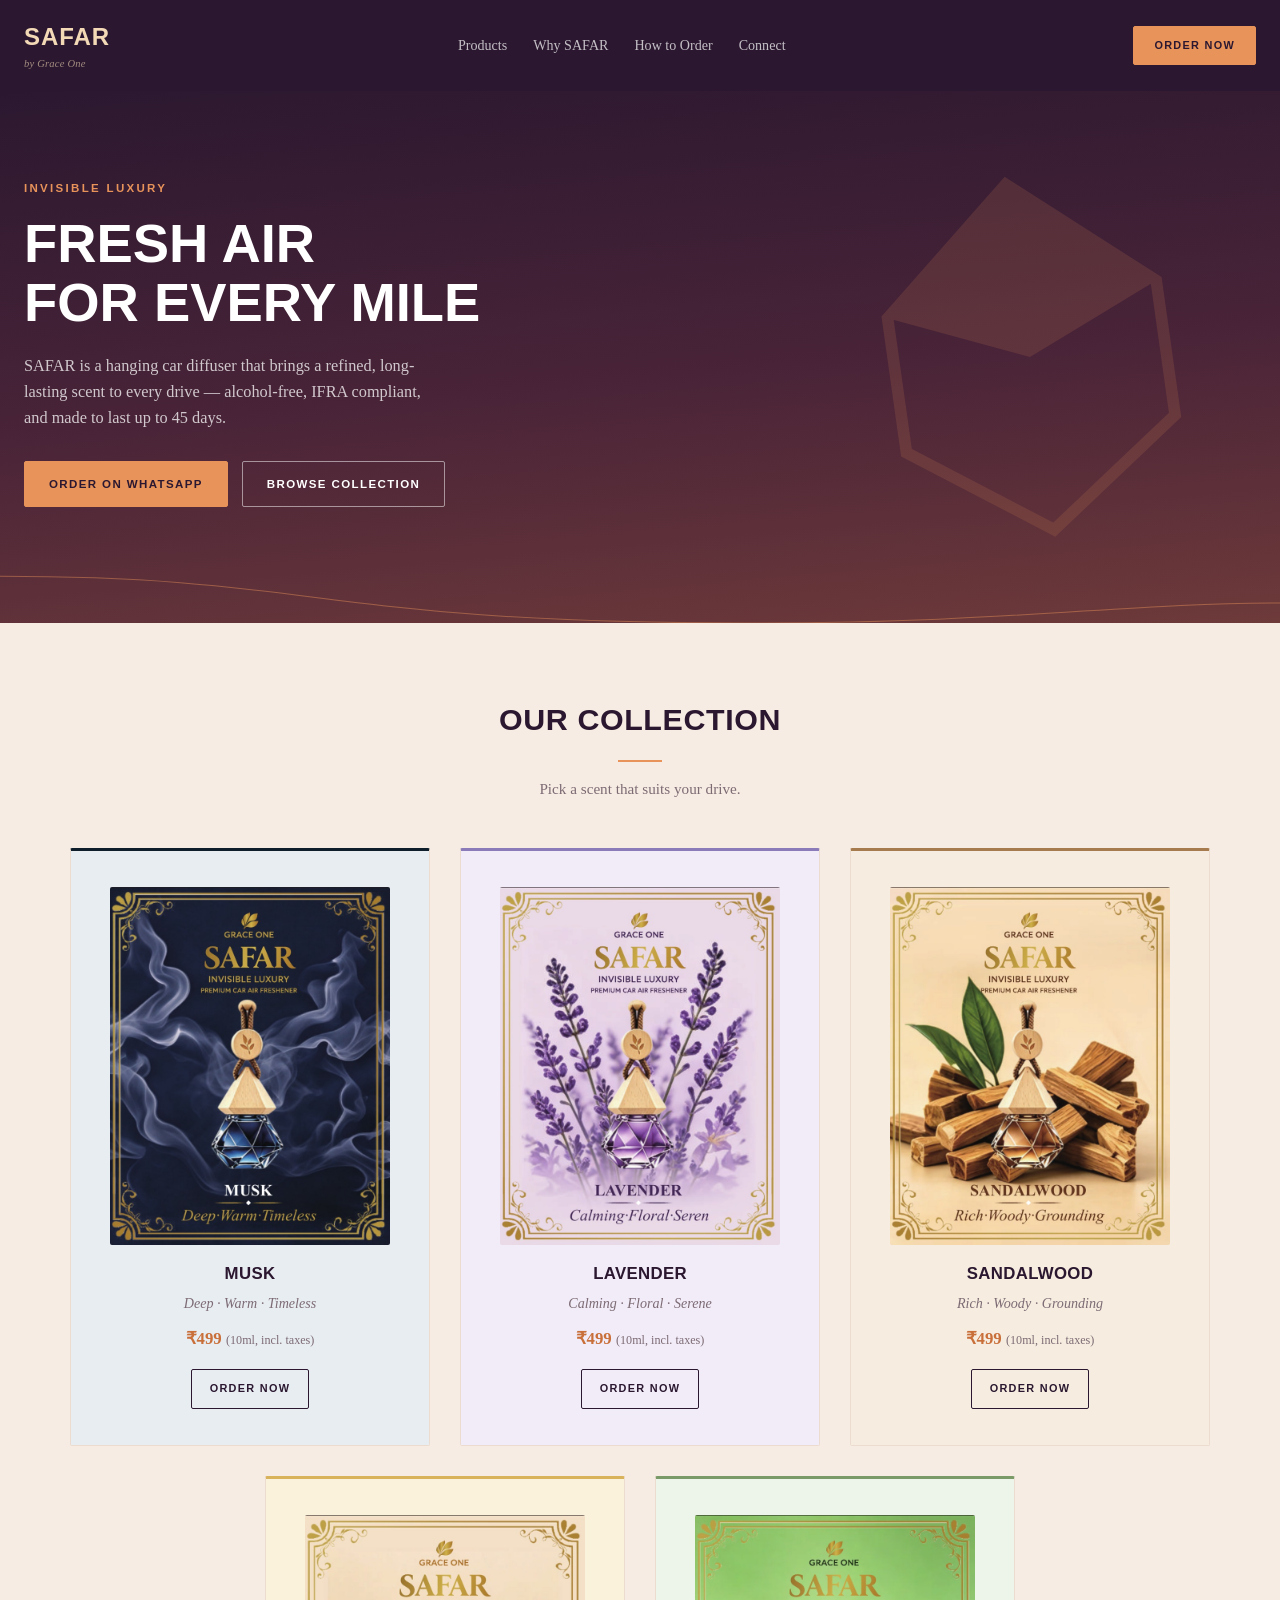
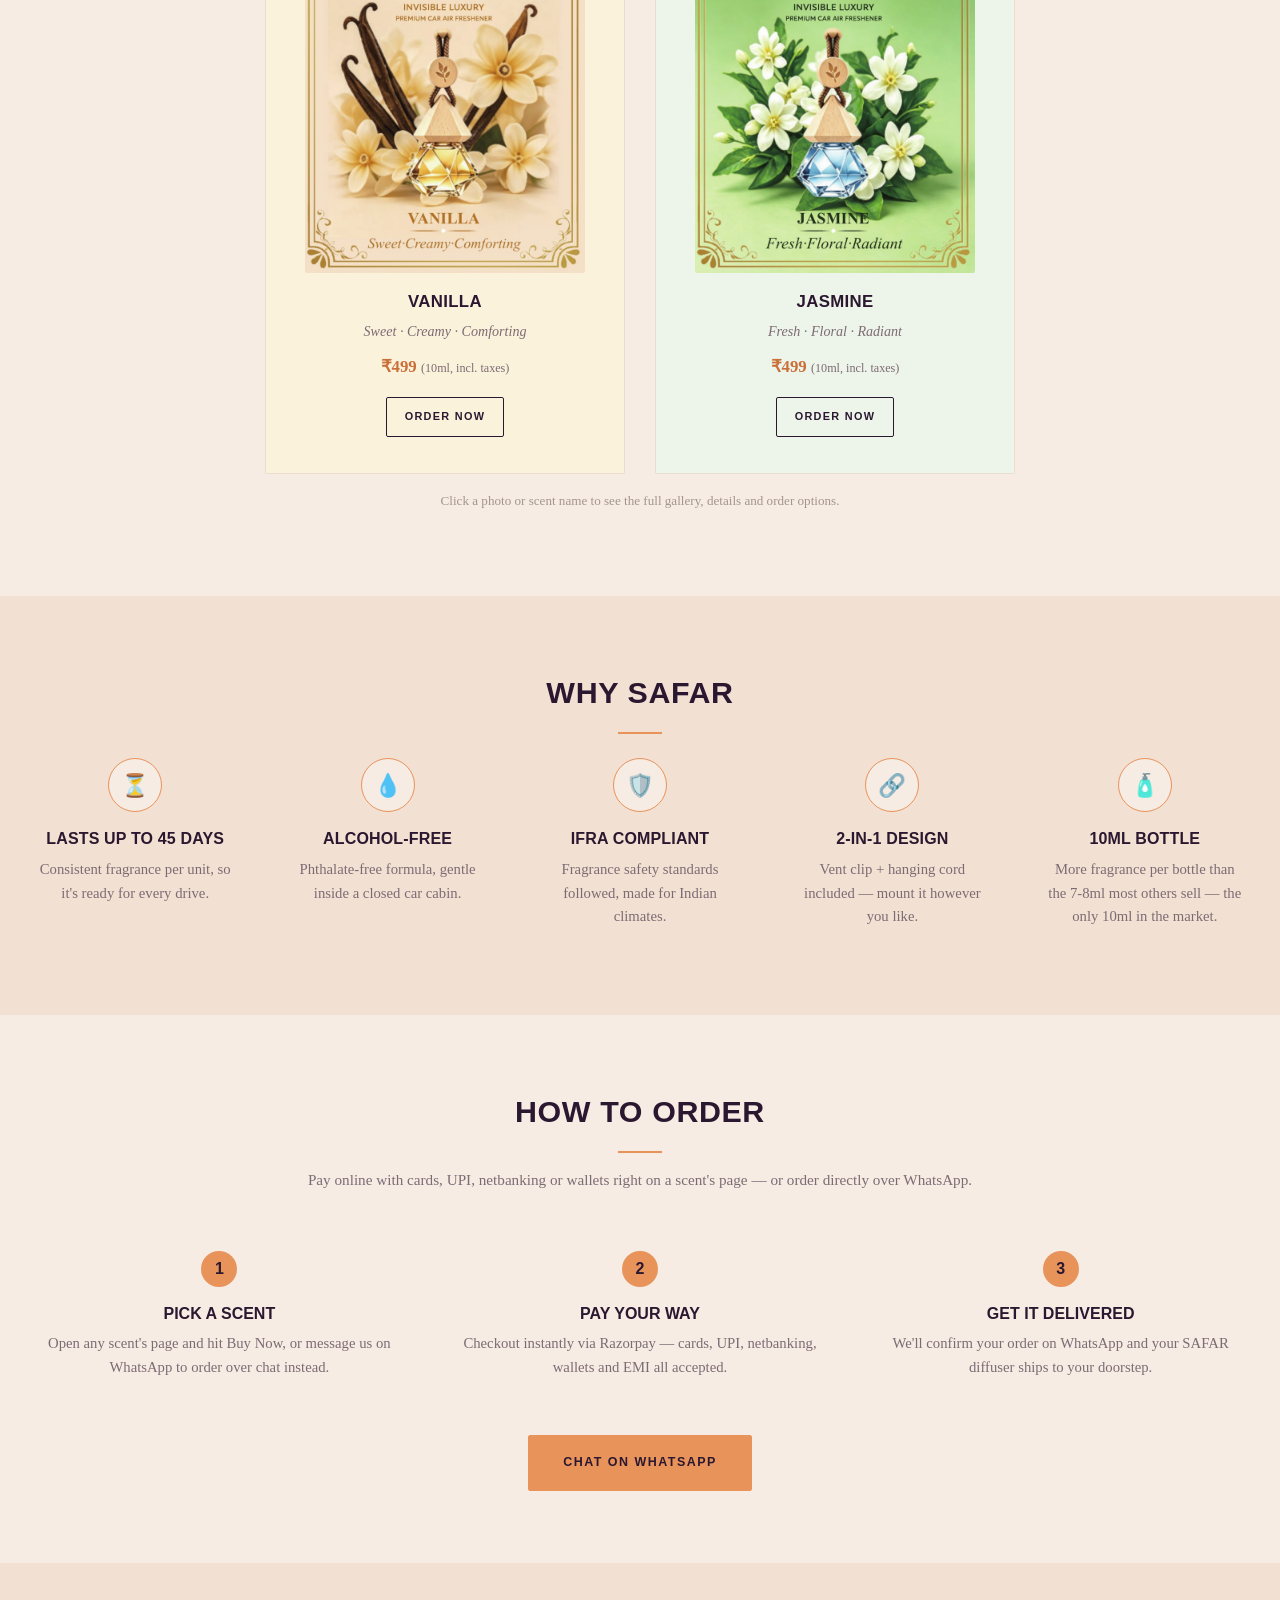
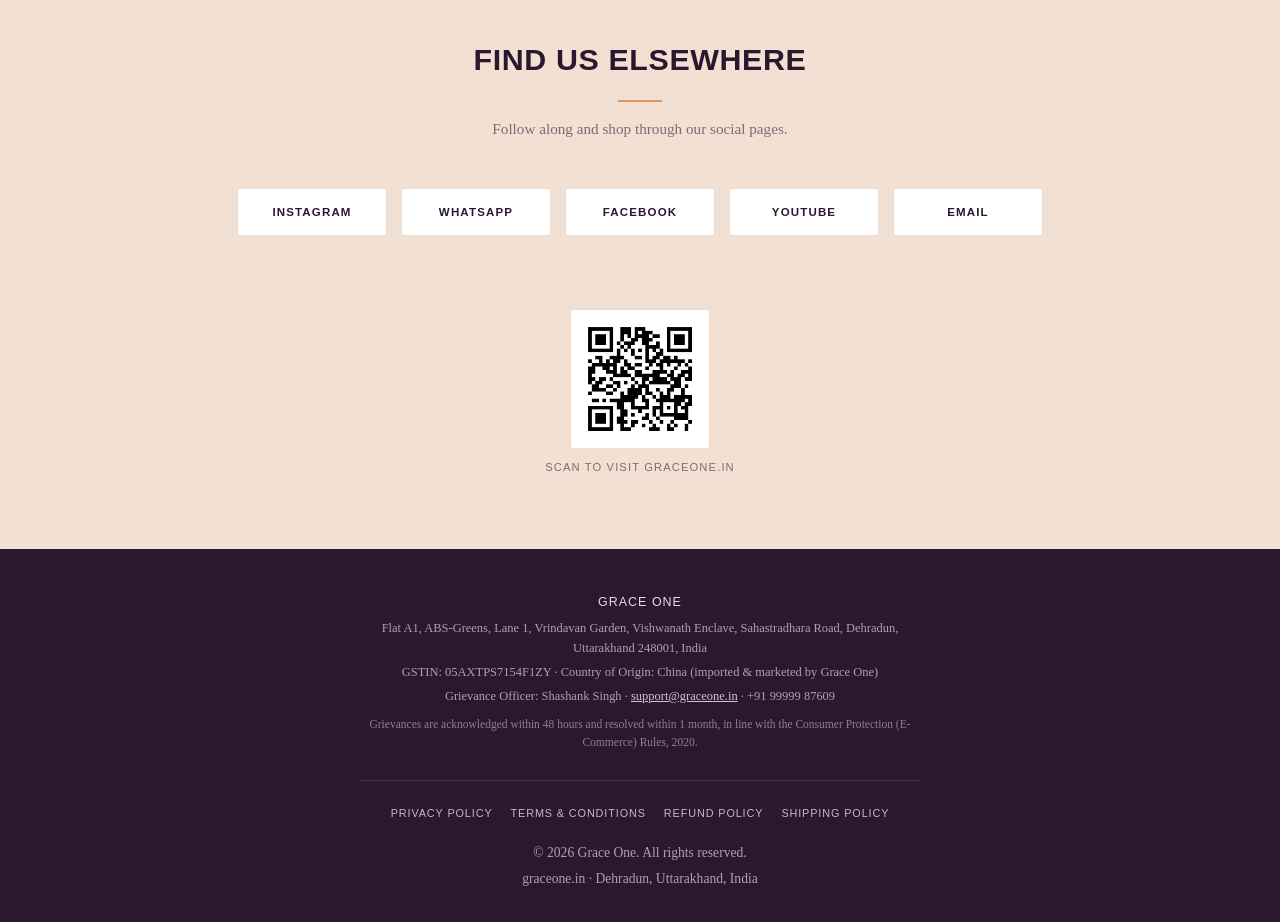
==== commit cb6c331c: "Fill the empty right side of the hero on wide screens The hero text block is intentionally capped in" ====
--- a/index.html
+++ b/index.html
@@ -15,6 +15,15 @@
 
 <link rel="icon" type="image/svg+xml" href="[data-uri]" />
 <link rel="stylesheet" href="styles.css" />
+<!-- Google tag (gtag.js) -->
+<script async src="https://www.googletagmanager.com/gtag/js?id=G-F9NRMJYSCK"></script>
+<script>
+  window.dataLayer = window.dataLayer || [];
+  function gtag(){dataLayer.push(arguments);}
+  gtag('js', new Date());
+
+  gtag('config', 'G-F9NRMJYSCK');
+</script>
 </head>
 <body>
 
@@ -46,6 +55,10 @@
         <a class="btn btn-outline" href="#products">Browse Collection</a>
       </div>
     </div>
+    <svg class="hero-mark" viewBox="0 0 64 64" aria-hidden="true">
+      <polygon points="32,14 46,26 46,40 32,50 18,40 18,26" fill="none" stroke="#e8935a" stroke-width="1.2" />
+      <polygon points="32,14 46,26 32,32 18,26" fill="#e8935a" />
+    </svg>
     <svg class="road" viewBox="0 0 1200 90" preserveAspectRatio="none" aria-hidden="true">
       <path d="M0,20 C300,20 300,90 700,90 C950,90 1050,60 1200,60" fill="none" stroke="rgba(232,147,90,0.45)" stroke-width="1.5" />
     </svg>
--- a/styles.css
+++ b/styles.css
@@ -164,6 +164,27 @@
 
 .hero-inner {
   text-align: left;
+  position: relative;
+  z-index: 1;
+}
+
+.hero-mark {
+  display: none;
+  position: absolute;
+  top: 50%;
+  right: -60px;
+  width: 620px;
+  height: 620px;
+  transform: translateY(-50%) rotate(-8deg);
+  opacity: 0.14;
+  pointer-events: none;
+  z-index: 0;
+}
+
+@media (min-width: 1020px) {
+  .hero-mark {
+    display: block;
+  }
 }
 
 .eyebrow {
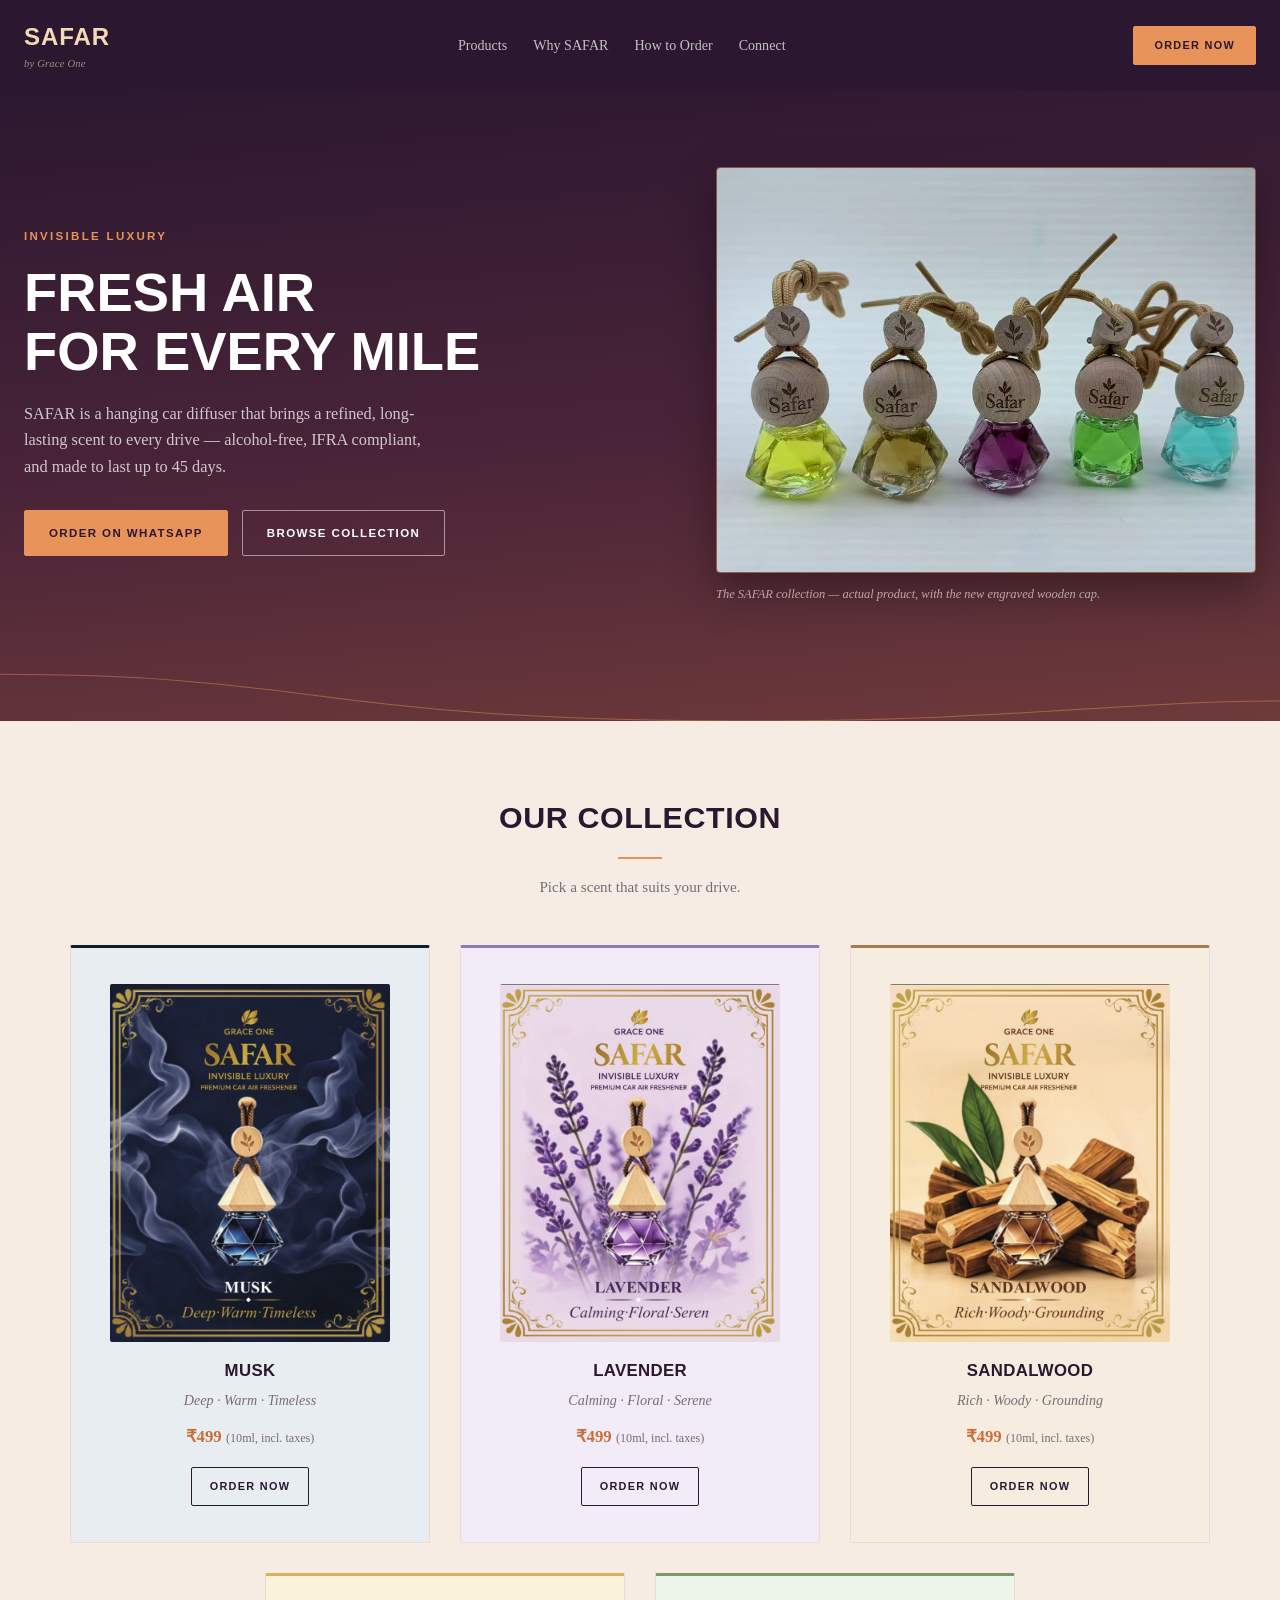
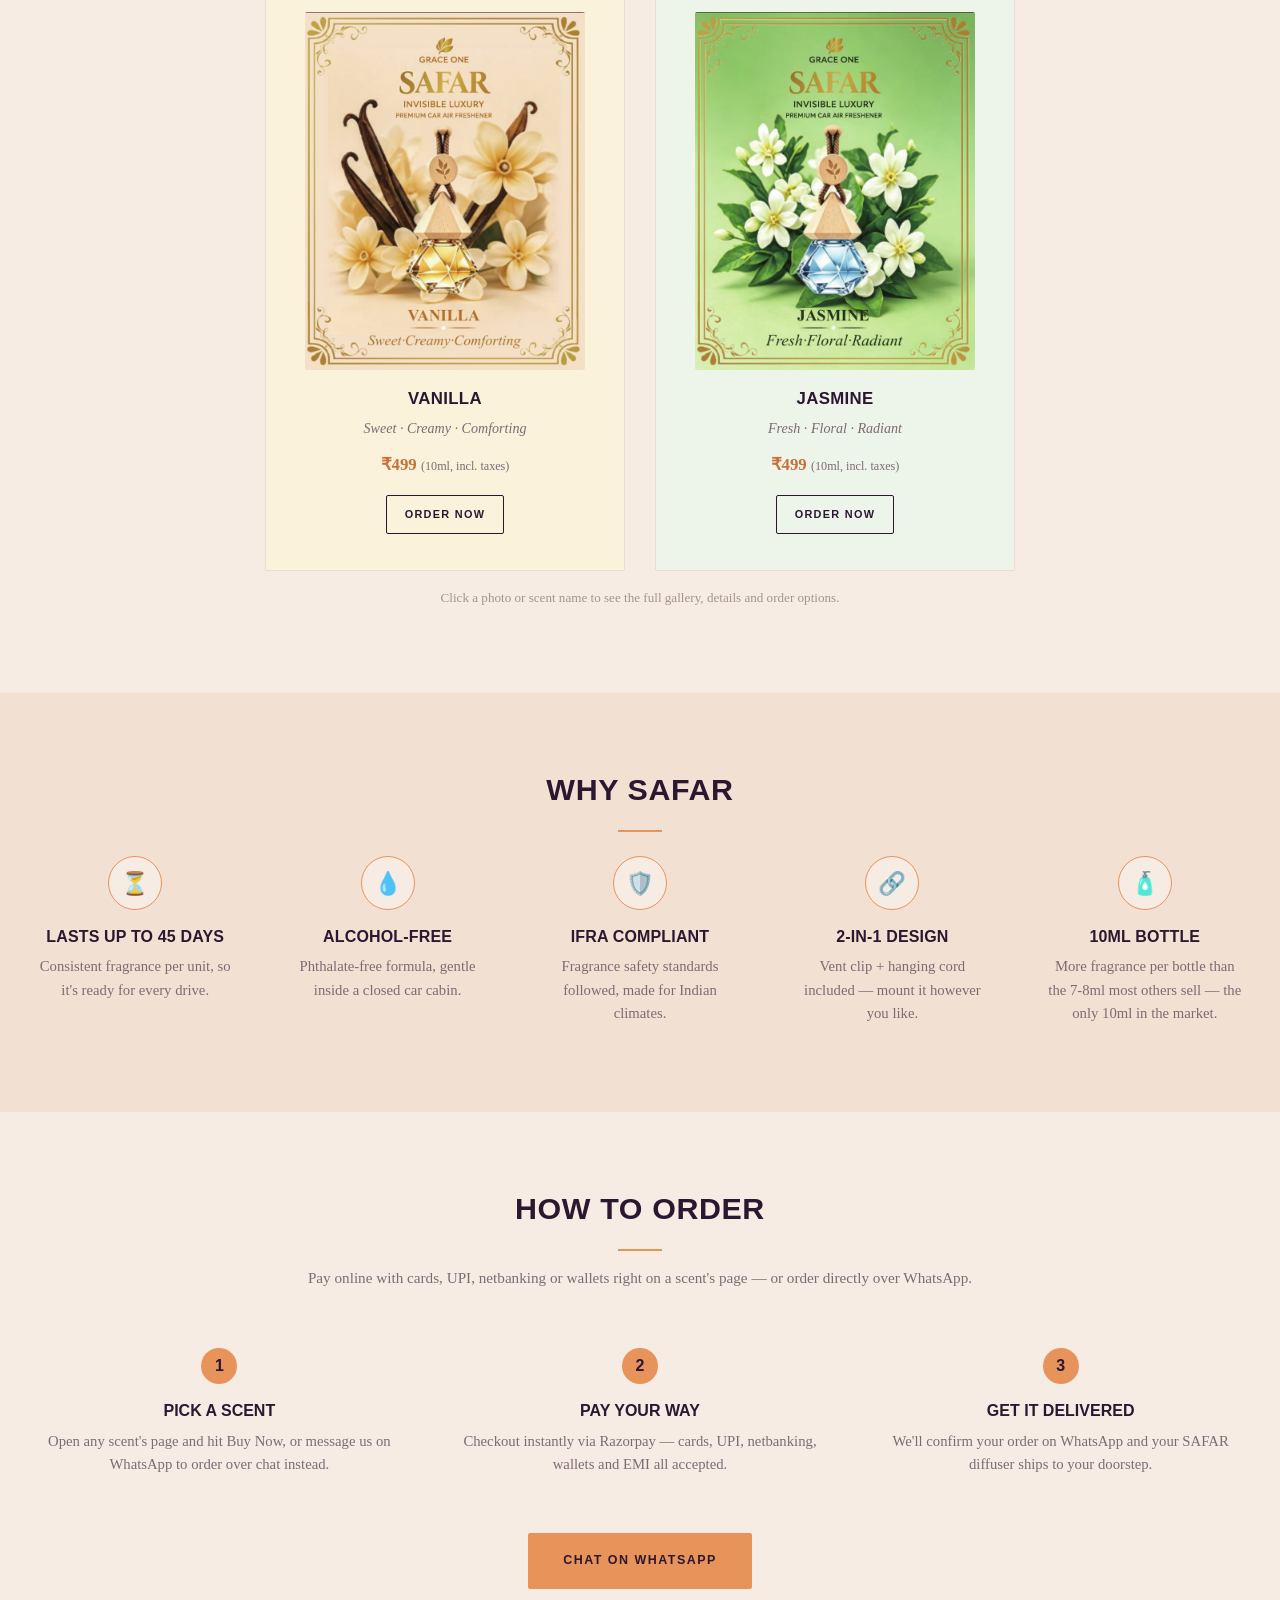
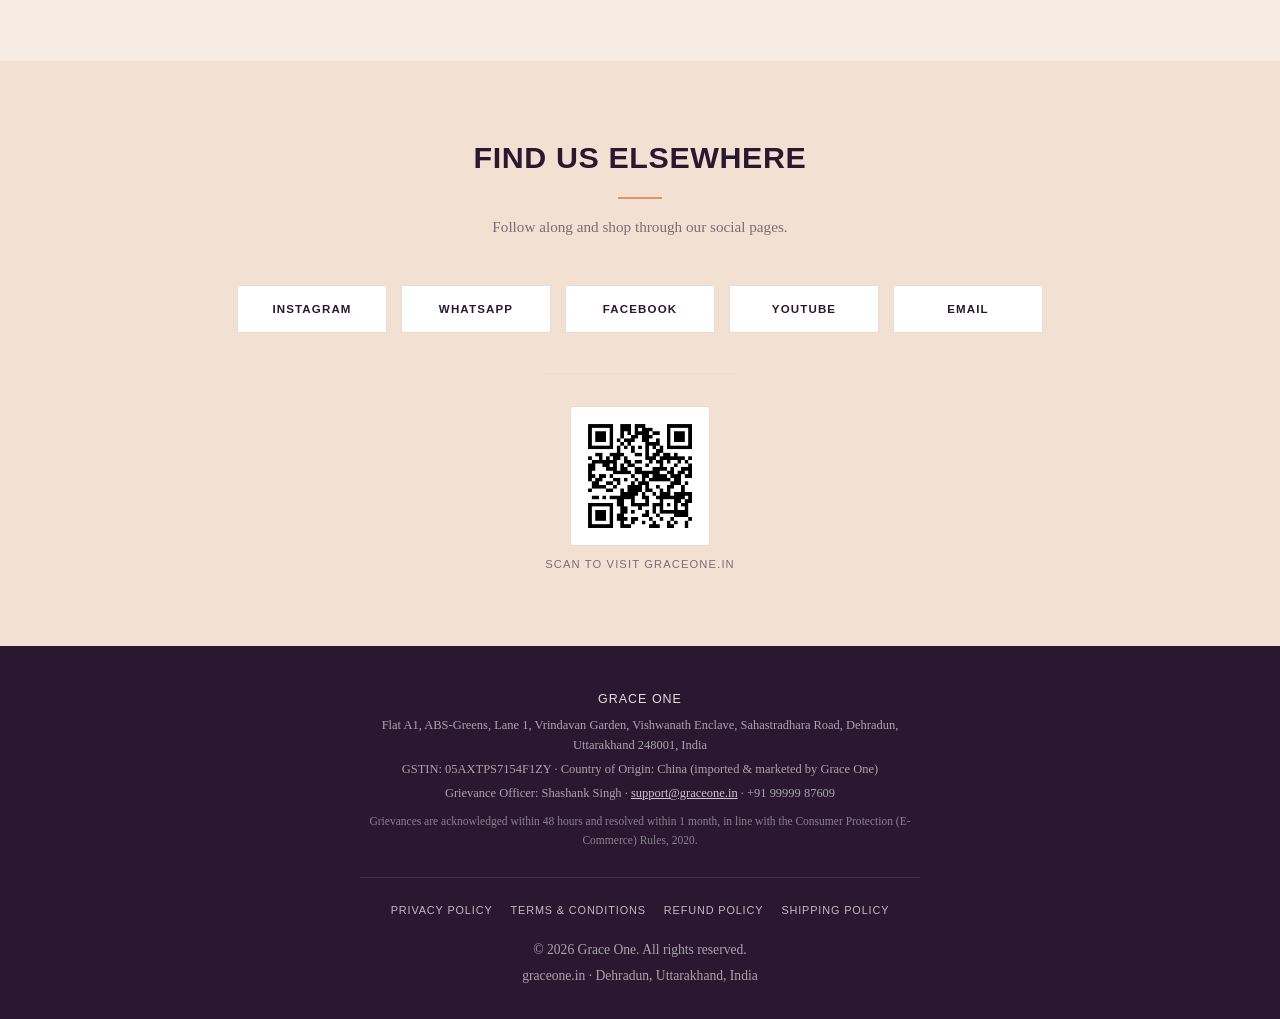
==== commit 20162ae1: "Show the real product with the new cap; fix issues found in site audit Photos: the shipped bottles n" ====
--- a/index.html
+++ b/index.html
@@ -4,13 +4,14 @@
 <meta charset="UTF-8" />
 <meta name="viewport" content="width=device-width, initial-scale=1.0" />
 <title>SAFAR by Grace One — Invisible Luxury Car Diffuser</title>
-<meta name="description" content="SAFAR by Grace One — a premium hanging car diffuser. Alcohol-free, IFRA compliant, lasts up to 45 days. Order directly on WhatsApp." />
+<meta name="description" content="SAFAR by Grace One — a premium hanging car diffuser. Alcohol-free, IFRA compliant, lasts up to 45 days. Buy online or order on WhatsApp." />
 
 <!-- Open Graph / social share preview -->
 <meta property="og:title" content="SAFAR by Grace One — Invisible Luxury Car Diffuser" />
-<meta property="og:description" content="A premium hanging car diffuser. Alcohol-free, IFRA compliant, lasts up to 45 days. Order directly on WhatsApp." />
+<meta property="og:description" content="A premium hanging car diffuser. Alcohol-free, IFRA compliant, lasts up to 45 days. Buy online or order on WhatsApp." />
 <meta property="og:type" content="website" />
-<meta property="og:image" content="/assets/og-cover.jpg" />
+<meta property="og:url" content="https://www.graceone.in/" />
+<meta property="og:image" content="https://www.graceone.in/assets/og-cover.jpg" />
 <meta name="twitter:card" content="summary_large_image" />
 
 <link rel="icon" type="image/svg+xml" href="[data-uri]" />
@@ -44,21 +45,23 @@
 
   <section id="top" class="hero">
     <div class="container hero-inner">
-      <p class="eyebrow">Invisible Luxury</p>
-      <h1>Fresh Air<br />For Every Mile</h1>
-      <p class="hero-sub">
-        SAFAR is a hanging car diffuser that brings a refined, long-lasting scent
-        to every drive — alcohol-free, IFRA compliant, and made to last up to 45 days.
-      </p>
-      <div class="hero-actions">
-        <a class="btn btn-primary" href="#order">Order on WhatsApp</a>
-        <a class="btn btn-outline" href="#products">Browse Collection</a>
-      </div>
-    </div>
-    <svg class="hero-mark" viewBox="0 0 64 64" aria-hidden="true">
-      <polygon points="32,14 46,26 46,40 32,50 18,40 18,26" fill="none" stroke="#e8935a" stroke-width="1.2" />
-      <polygon points="32,14 46,26 32,32 18,26" fill="#e8935a" />
-    </svg>
+      <div class="hero-copy">
+        <p class="eyebrow">Invisible Luxury</p>
+        <h1>Fresh Air<br />For Every Mile</h1>
+        <p class="hero-sub">
+          SAFAR is a hanging car diffuser that brings a refined, long-lasting scent
+          to every drive — alcohol-free, IFRA compliant, and made to last up to 45 days.
+        </p>
+        <div class="hero-actions">
+          <a class="btn btn-primary" href="https://wa.me/919999987609?text=Hi%20Grace%20One!%20I'd%20like%20to%20order%20a%20SAFAR%20car%20diffuser." target="_blank" rel="noopener">Order on WhatsApp</a>
+          <a class="btn btn-outline" href="#products">Browse Collection</a>
+        </div>
+      </div>
+      <figure class="hero-photo">
+        <img src="assets/product-real-collection.jpg" alt="The five SAFAR car diffusers with the engraved wooden Safar cap" width="1040" height="780" />
+        <figcaption>The SAFAR collection — actual product, with the new engraved wooden cap.</figcaption>
+      </figure>
+    </div>
     <svg class="road" viewBox="0 0 1200 90" preserveAspectRatio="none" aria-hidden="true">
       <path d="M0,20 C300,20 300,90 700,90 C950,90 1050,60 1200,60" fill="none" stroke="rgba(232,147,90,0.45)" stroke-width="1.5" />
     </svg>
@@ -80,7 +83,7 @@
           <h3><a class="card-title-link" href="musk.html" target="_blank" rel="noopener">Musk</a></h3>
           <p class="scent">Deep · Warm · Timeless</p>
           <p class="price">₹499 <span class="price-note">(10ml, incl. taxes)</span></p>
-          <a class="btn btn-small btn-outline" href="#order">Order Now</a>
+          <a class="btn btn-small btn-outline" href="musk.html" target="_blank" rel="noopener">Order Now</a>
         </article>
 
         <article class="card card--lavender">
@@ -93,7 +96,7 @@
           <h3><a class="card-title-link" href="lavender.html" target="_blank" rel="noopener">Lavender</a></h3>
           <p class="scent">Calming · Floral · Serene</p>
           <p class="price">₹499 <span class="price-note">(10ml, incl. taxes)</span></p>
-          <a class="btn btn-small btn-outline" href="#order">Order Now</a>
+          <a class="btn btn-small btn-outline" href="lavender.html" target="_blank" rel="noopener">Order Now</a>
         </article>
 
         <article class="card card--sandalwood">
@@ -106,7 +109,7 @@
           <h3><a class="card-title-link" href="sandalwood.html" target="_blank" rel="noopener">Sandalwood</a></h3>
           <p class="scent">Rich · Woody · Grounding</p>
           <p class="price">₹499 <span class="price-note">(10ml, incl. taxes)</span></p>
-          <a class="btn btn-small btn-outline" href="#order">Order Now</a>
+          <a class="btn btn-small btn-outline" href="sandalwood.html" target="_blank" rel="noopener">Order Now</a>
         </article>
 
         <article class="card card--vanilla">
@@ -119,7 +122,7 @@
           <h3><a class="card-title-link" href="vanilla.html" target="_blank" rel="noopener">Vanilla</a></h3>
           <p class="scent">Sweet · Creamy · Comforting</p>
           <p class="price">₹499 <span class="price-note">(10ml, incl. taxes)</span></p>
-          <a class="btn btn-small btn-outline" href="#order">Order Now</a>
+          <a class="btn btn-small btn-outline" href="vanilla.html" target="_blank" rel="noopener">Order Now</a>
         </article>
 
         <article class="card card--jasmine">
@@ -132,7 +135,7 @@
           <h3><a class="card-title-link" href="jasmine.html" target="_blank" rel="noopener">Jasmine</a></h3>
           <p class="scent">Fresh · Floral · Radiant</p>
           <p class="price">₹499 <span class="price-note">(10ml, incl. taxes)</span></p>
-          <a class="btn btn-small btn-outline" href="#order">Order Now</a>
+          <a class="btn btn-small btn-outline" href="jasmine.html" target="_blank" rel="noopener">Order Now</a>
         </article>
       </div>
 
--- a/styles.css
+++ b/styles.css
@@ -164,27 +164,39 @@
 
 .hero-inner {
   text-align: left;
-  position: relative;
-  z-index: 1;
-}
-
-.hero-mark {
-  display: none;
-  position: absolute;
-  top: 50%;
-  right: -60px;
-  width: 620px;
-  height: 620px;
-  transform: translateY(-50%) rotate(-8deg);
-  opacity: 0.14;
-  pointer-events: none;
-  z-index: 0;
-}
-
-@media (min-width: 1020px) {
-  .hero-mark {
-    display: block;
+  display: grid;
+  gap: 36px;
+  padding-bottom: 56px;
+}
+
+@media (min-width: 900px) {
+  .hero-inner {
+    grid-template-columns: minmax(0, 1fr) minmax(0, 540px);
+    gap: 56px;
+    align-items: center;
   }
+}
+
+.hero .hero-actions { padding-bottom: 0; }
+
+.hero-photo {
+  margin: 0;
+}
+
+.hero-photo img {
+  display: block;
+  width: 100%;
+  height: auto;
+  border-radius: 4px;
+  border: 1px solid rgba(232, 147, 90, 0.45);
+  box-shadow: 0 18px 44px rgba(0, 0, 0, 0.35);
+}
+
+.hero-photo figcaption {
+  margin-top: 12px;
+  font-size: 0.78rem;
+  font-style: italic;
+  color: rgba(255, 255, 255, 0.6);
 }
 
 .eyebrow {
@@ -221,6 +233,13 @@
   gap: 14px;
   flex-wrap: wrap;
   padding-bottom: 56px;
+}
+
+/* Buttons in a row stretch to the tallest one, so centre their labels */
+.hero-actions .btn {
+  display: inline-flex;
+  align-items: center;
+  justify-content: center;
 }
 
 .road {
@@ -653,6 +672,14 @@
   min-height: 380px;
 }
 
+.gallery-note {
+  max-width: 480px;
+  margin: 14px auto 0;
+  text-align: center;
+  font-size: 0.8rem;
+  color: var(--ink-soft);
+}
+
 .product-page-info h1 {
   font-family: var(--display);
   font-weight: 700;
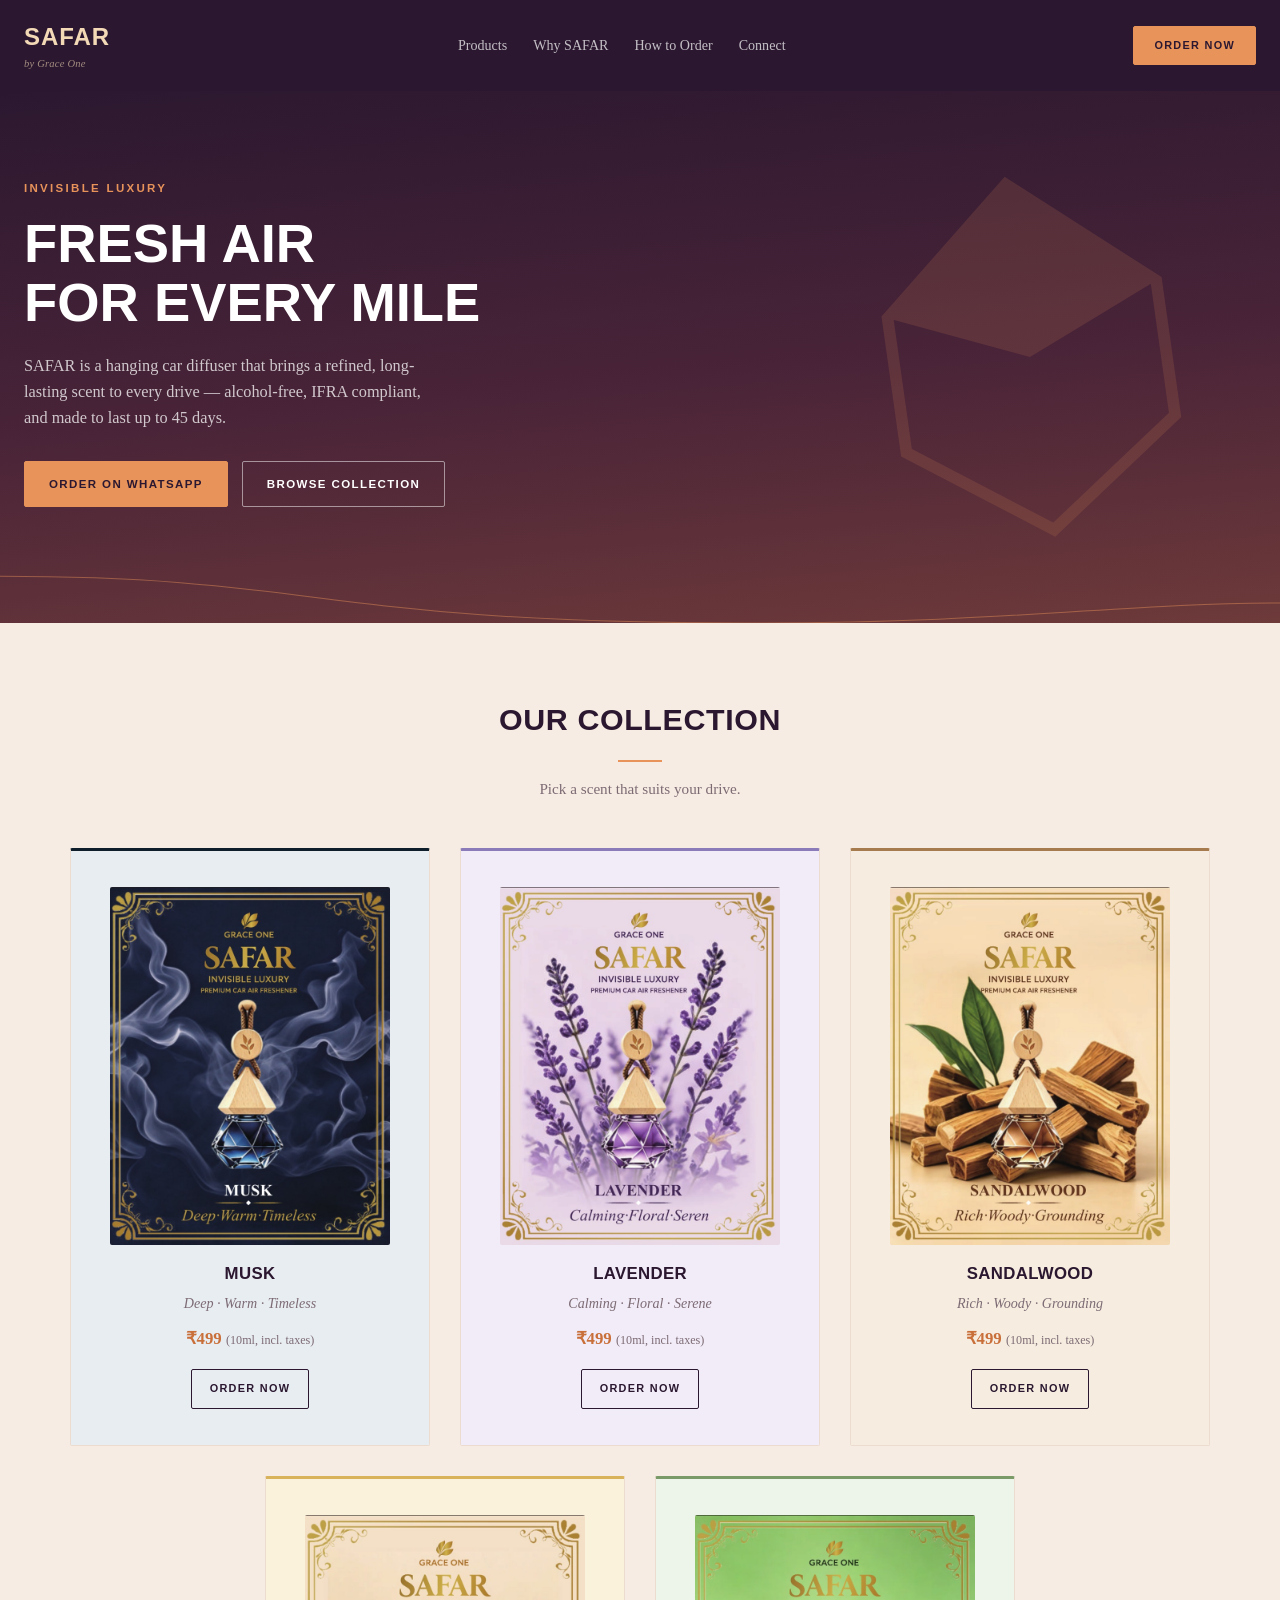
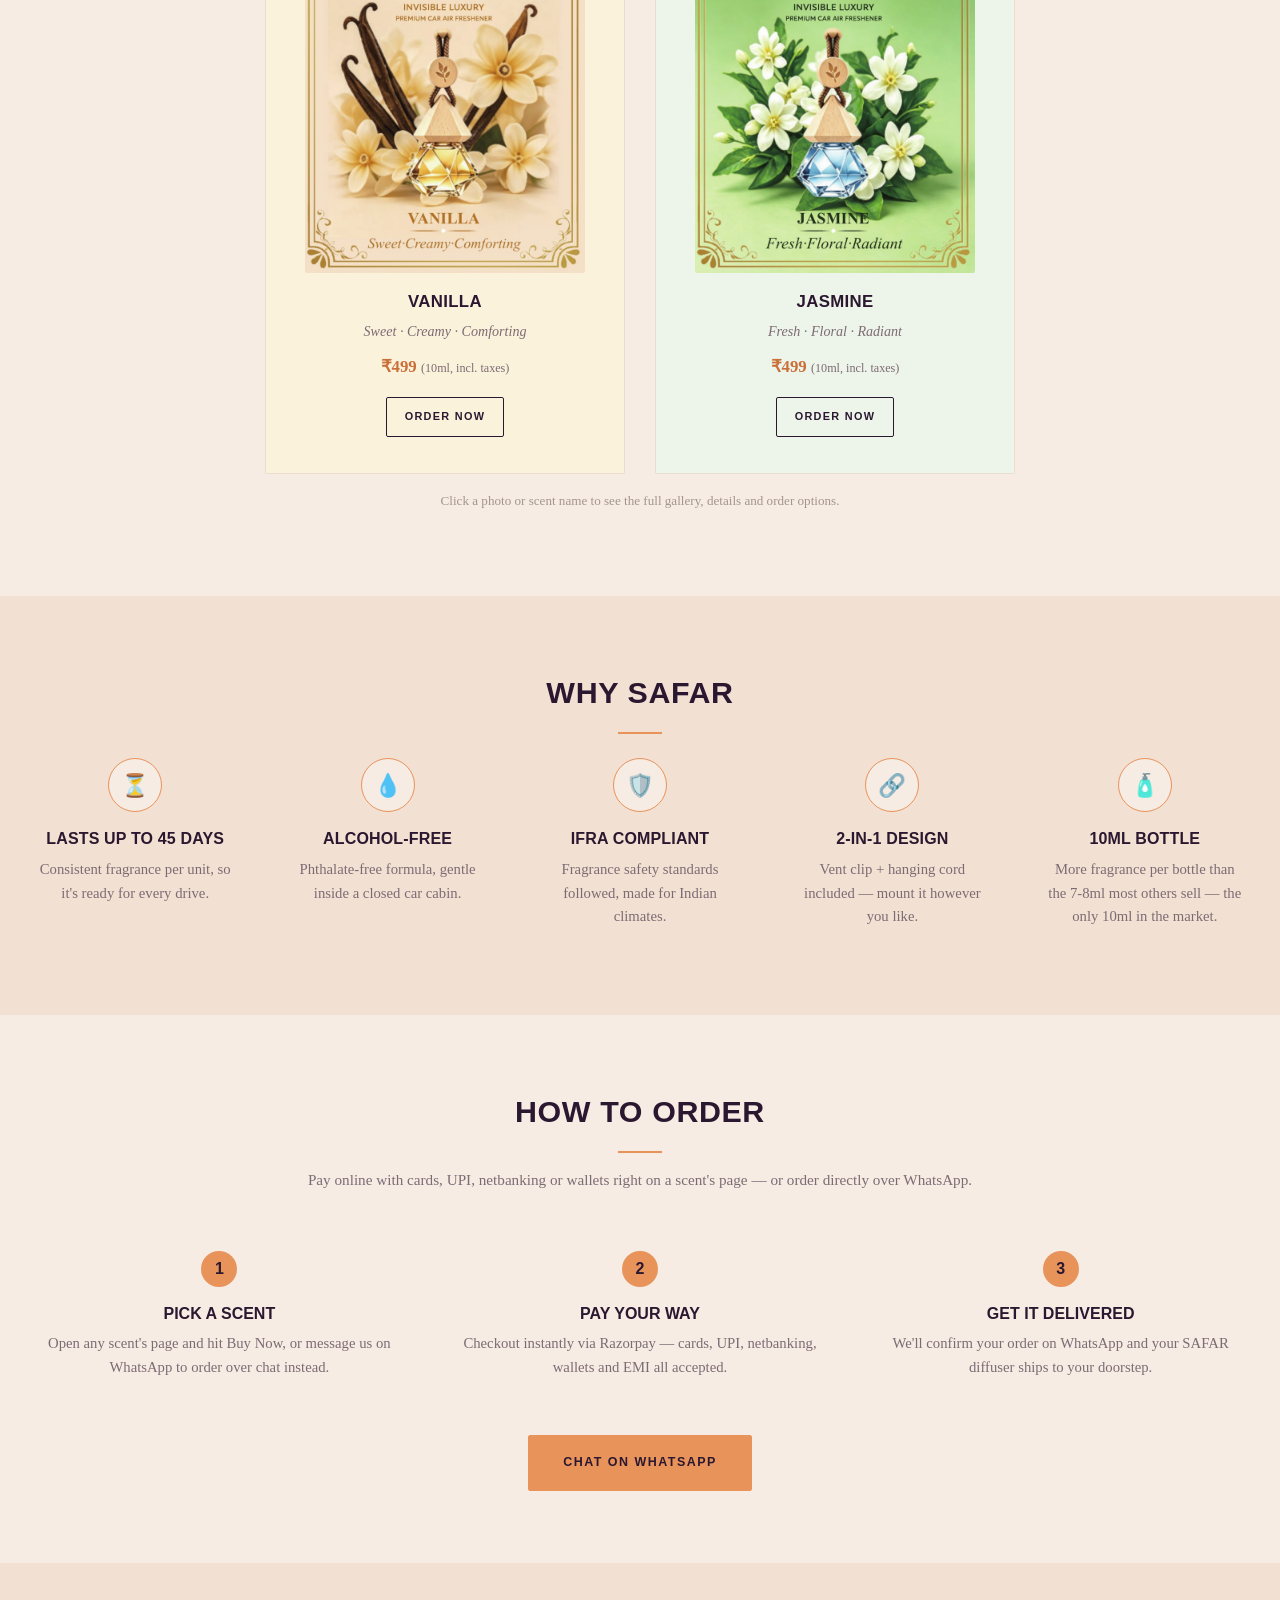
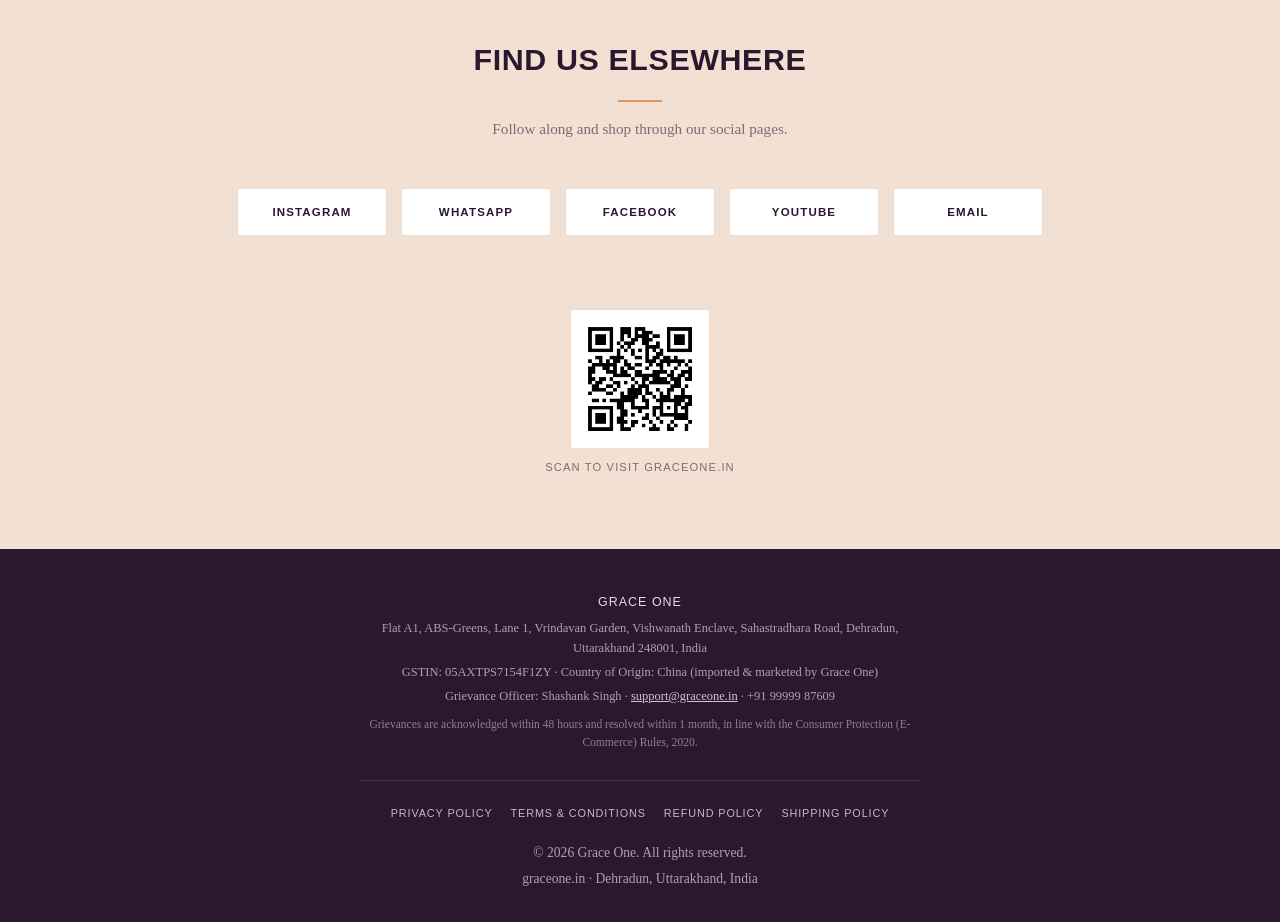
==== commit 170c8406: "Revert "Show the real product with the new cap; fix issues found in site audit" This reverts commit " ====
--- a/index.html
+++ b/index.html
@@ -4,14 +4,13 @@
 <meta charset="UTF-8" />
 <meta name="viewport" content="width=device-width, initial-scale=1.0" />
 <title>SAFAR by Grace One — Invisible Luxury Car Diffuser</title>
-<meta name="description" content="SAFAR by Grace One — a premium hanging car diffuser. Alcohol-free, IFRA compliant, lasts up to 45 days. Buy online or order on WhatsApp." />
+<meta name="description" content="SAFAR by Grace One — a premium hanging car diffuser. Alcohol-free, IFRA compliant, lasts up to 45 days. Order directly on WhatsApp." />
 
 <!-- Open Graph / social share preview -->
 <meta property="og:title" content="SAFAR by Grace One — Invisible Luxury Car Diffuser" />
-<meta property="og:description" content="A premium hanging car diffuser. Alcohol-free, IFRA compliant, lasts up to 45 days. Buy online or order on WhatsApp." />
+<meta property="og:description" content="A premium hanging car diffuser. Alcohol-free, IFRA compliant, lasts up to 45 days. Order directly on WhatsApp." />
 <meta property="og:type" content="website" />
-<meta property="og:url" content="https://www.graceone.in/" />
-<meta property="og:image" content="https://www.graceone.in/assets/og-cover.jpg" />
+<meta property="og:image" content="/assets/og-cover.jpg" />
 <meta name="twitter:card" content="summary_large_image" />
 
 <link rel="icon" type="image/svg+xml" href="[data-uri]" />
@@ -45,23 +44,21 @@
 
   <section id="top" class="hero">
     <div class="container hero-inner">
-      <div class="hero-copy">
-        <p class="eyebrow">Invisible Luxury</p>
-        <h1>Fresh Air<br />For Every Mile</h1>
-        <p class="hero-sub">
-          SAFAR is a hanging car diffuser that brings a refined, long-lasting scent
-          to every drive — alcohol-free, IFRA compliant, and made to last up to 45 days.
-        </p>
-        <div class="hero-actions">
-          <a class="btn btn-primary" href="https://wa.me/919999987609?text=Hi%20Grace%20One!%20I'd%20like%20to%20order%20a%20SAFAR%20car%20diffuser." target="_blank" rel="noopener">Order on WhatsApp</a>
-          <a class="btn btn-outline" href="#products">Browse Collection</a>
-        </div>
-      </div>
-      <figure class="hero-photo">
-        <img src="assets/product-real-collection.jpg" alt="The five SAFAR car diffusers with the engraved wooden Safar cap" width="1040" height="780" />
-        <figcaption>The SAFAR collection — actual product, with the new engraved wooden cap.</figcaption>
-      </figure>
-    </div>
+      <p class="eyebrow">Invisible Luxury</p>
+      <h1>Fresh Air<br />For Every Mile</h1>
+      <p class="hero-sub">
+        SAFAR is a hanging car diffuser that brings a refined, long-lasting scent
+        to every drive — alcohol-free, IFRA compliant, and made to last up to 45 days.
+      </p>
+      <div class="hero-actions">
+        <a class="btn btn-primary" href="#order">Order on WhatsApp</a>
+        <a class="btn btn-outline" href="#products">Browse Collection</a>
+      </div>
+    </div>
+    <svg class="hero-mark" viewBox="0 0 64 64" aria-hidden="true">
+      <polygon points="32,14 46,26 46,40 32,50 18,40 18,26" fill="none" stroke="#e8935a" stroke-width="1.2" />
+      <polygon points="32,14 46,26 32,32 18,26" fill="#e8935a" />
+    </svg>
     <svg class="road" viewBox="0 0 1200 90" preserveAspectRatio="none" aria-hidden="true">
       <path d="M0,20 C300,20 300,90 700,90 C950,90 1050,60 1200,60" fill="none" stroke="rgba(232,147,90,0.45)" stroke-width="1.5" />
     </svg>
@@ -83,7 +80,7 @@
           <h3><a class="card-title-link" href="musk.html" target="_blank" rel="noopener">Musk</a></h3>
           <p class="scent">Deep · Warm · Timeless</p>
           <p class="price">₹499 <span class="price-note">(10ml, incl. taxes)</span></p>
-          <a class="btn btn-small btn-outline" href="musk.html" target="_blank" rel="noopener">Order Now</a>
+          <a class="btn btn-small btn-outline" href="#order">Order Now</a>
         </article>
 
         <article class="card card--lavender">
@@ -96,7 +93,7 @@
           <h3><a class="card-title-link" href="lavender.html" target="_blank" rel="noopener">Lavender</a></h3>
           <p class="scent">Calming · Floral · Serene</p>
           <p class="price">₹499 <span class="price-note">(10ml, incl. taxes)</span></p>
-          <a class="btn btn-small btn-outline" href="lavender.html" target="_blank" rel="noopener">Order Now</a>
+          <a class="btn btn-small btn-outline" href="#order">Order Now</a>
         </article>
 
         <article class="card card--sandalwood">
@@ -109,7 +106,7 @@
           <h3><a class="card-title-link" href="sandalwood.html" target="_blank" rel="noopener">Sandalwood</a></h3>
           <p class="scent">Rich · Woody · Grounding</p>
           <p class="price">₹499 <span class="price-note">(10ml, incl. taxes)</span></p>
-          <a class="btn btn-small btn-outline" href="sandalwood.html" target="_blank" rel="noopener">Order Now</a>
+          <a class="btn btn-small btn-outline" href="#order">Order Now</a>
         </article>
 
         <article class="card card--vanilla">
@@ -122,7 +119,7 @@
           <h3><a class="card-title-link" href="vanilla.html" target="_blank" rel="noopener">Vanilla</a></h3>
           <p class="scent">Sweet · Creamy · Comforting</p>
           <p class="price">₹499 <span class="price-note">(10ml, incl. taxes)</span></p>
-          <a class="btn btn-small btn-outline" href="vanilla.html" target="_blank" rel="noopener">Order Now</a>
+          <a class="btn btn-small btn-outline" href="#order">Order Now</a>
         </article>
 
         <article class="card card--jasmine">
@@ -135,7 +132,7 @@
           <h3><a class="card-title-link" href="jasmine.html" target="_blank" rel="noopener">Jasmine</a></h3>
           <p class="scent">Fresh · Floral · Radiant</p>
           <p class="price">₹499 <span class="price-note">(10ml, incl. taxes)</span></p>
-          <a class="btn btn-small btn-outline" href="jasmine.html" target="_blank" rel="noopener">Order Now</a>
+          <a class="btn btn-small btn-outline" href="#order">Order Now</a>
         </article>
       </div>
 
--- a/styles.css
+++ b/styles.css
@@ -164,39 +164,27 @@
 
 .hero-inner {
   text-align: left;
-  display: grid;
-  gap: 36px;
-  padding-bottom: 56px;
-}
-
-@media (min-width: 900px) {
-  .hero-inner {
-    grid-template-columns: minmax(0, 1fr) minmax(0, 540px);
-    gap: 56px;
-    align-items: center;
+  position: relative;
+  z-index: 1;
+}
+
+.hero-mark {
+  display: none;
+  position: absolute;
+  top: 50%;
+  right: -60px;
+  width: 620px;
+  height: 620px;
+  transform: translateY(-50%) rotate(-8deg);
+  opacity: 0.14;
+  pointer-events: none;
+  z-index: 0;
+}
+
+@media (min-width: 1020px) {
+  .hero-mark {
+    display: block;
   }
-}
-
-.hero .hero-actions { padding-bottom: 0; }
-
-.hero-photo {
-  margin: 0;
-}
-
-.hero-photo img {
-  display: block;
-  width: 100%;
-  height: auto;
-  border-radius: 4px;
-  border: 1px solid rgba(232, 147, 90, 0.45);
-  box-shadow: 0 18px 44px rgba(0, 0, 0, 0.35);
-}
-
-.hero-photo figcaption {
-  margin-top: 12px;
-  font-size: 0.78rem;
-  font-style: italic;
-  color: rgba(255, 255, 255, 0.6);
 }
 
 .eyebrow {
@@ -233,13 +221,6 @@
   gap: 14px;
   flex-wrap: wrap;
   padding-bottom: 56px;
-}
-
-/* Buttons in a row stretch to the tallest one, so centre their labels */
-.hero-actions .btn {
-  display: inline-flex;
-  align-items: center;
-  justify-content: center;
 }
 
 .road {
@@ -672,14 +653,6 @@
   min-height: 380px;
 }
 
-.gallery-note {
-  max-width: 480px;
-  margin: 14px auto 0;
-  text-align: center;
-  font-size: 0.8rem;
-  color: var(--ink-soft);
-}
-
 .product-page-info h1 {
   font-family: var(--display);
   font-weight: 700;
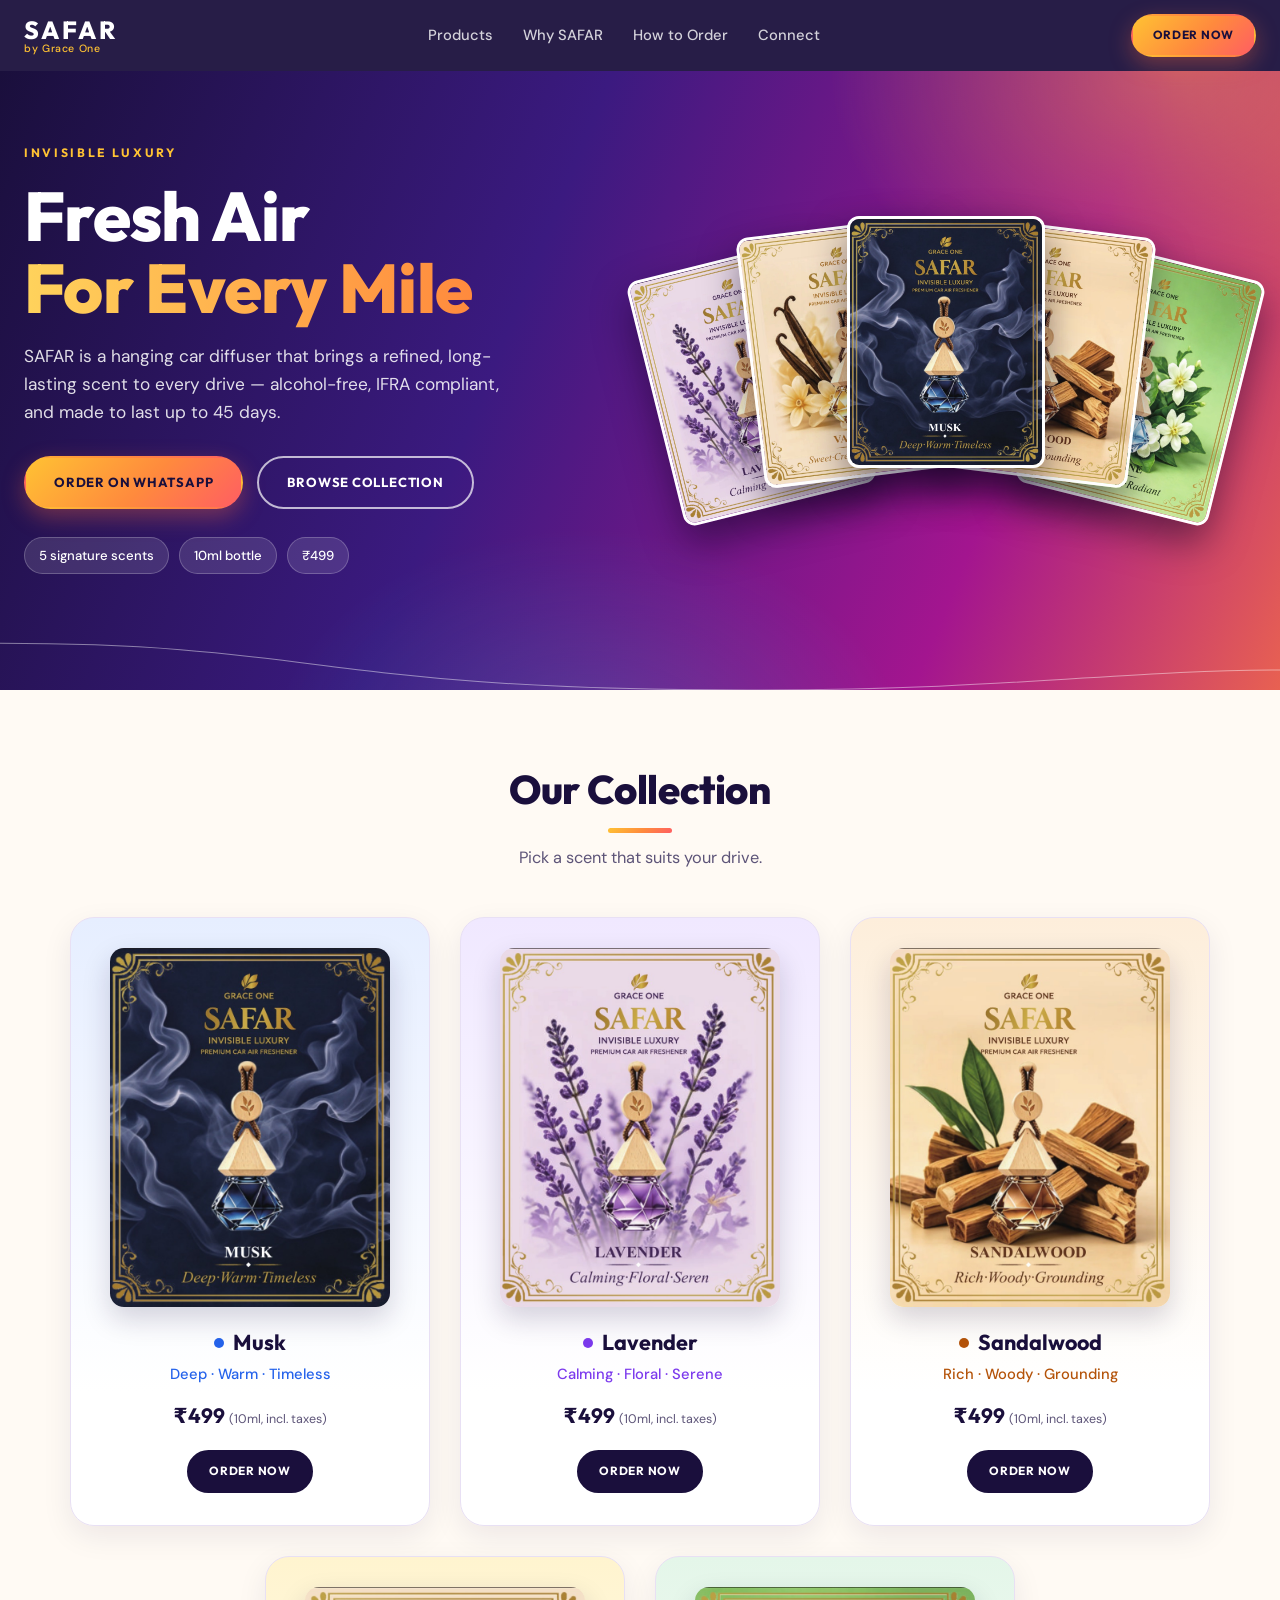
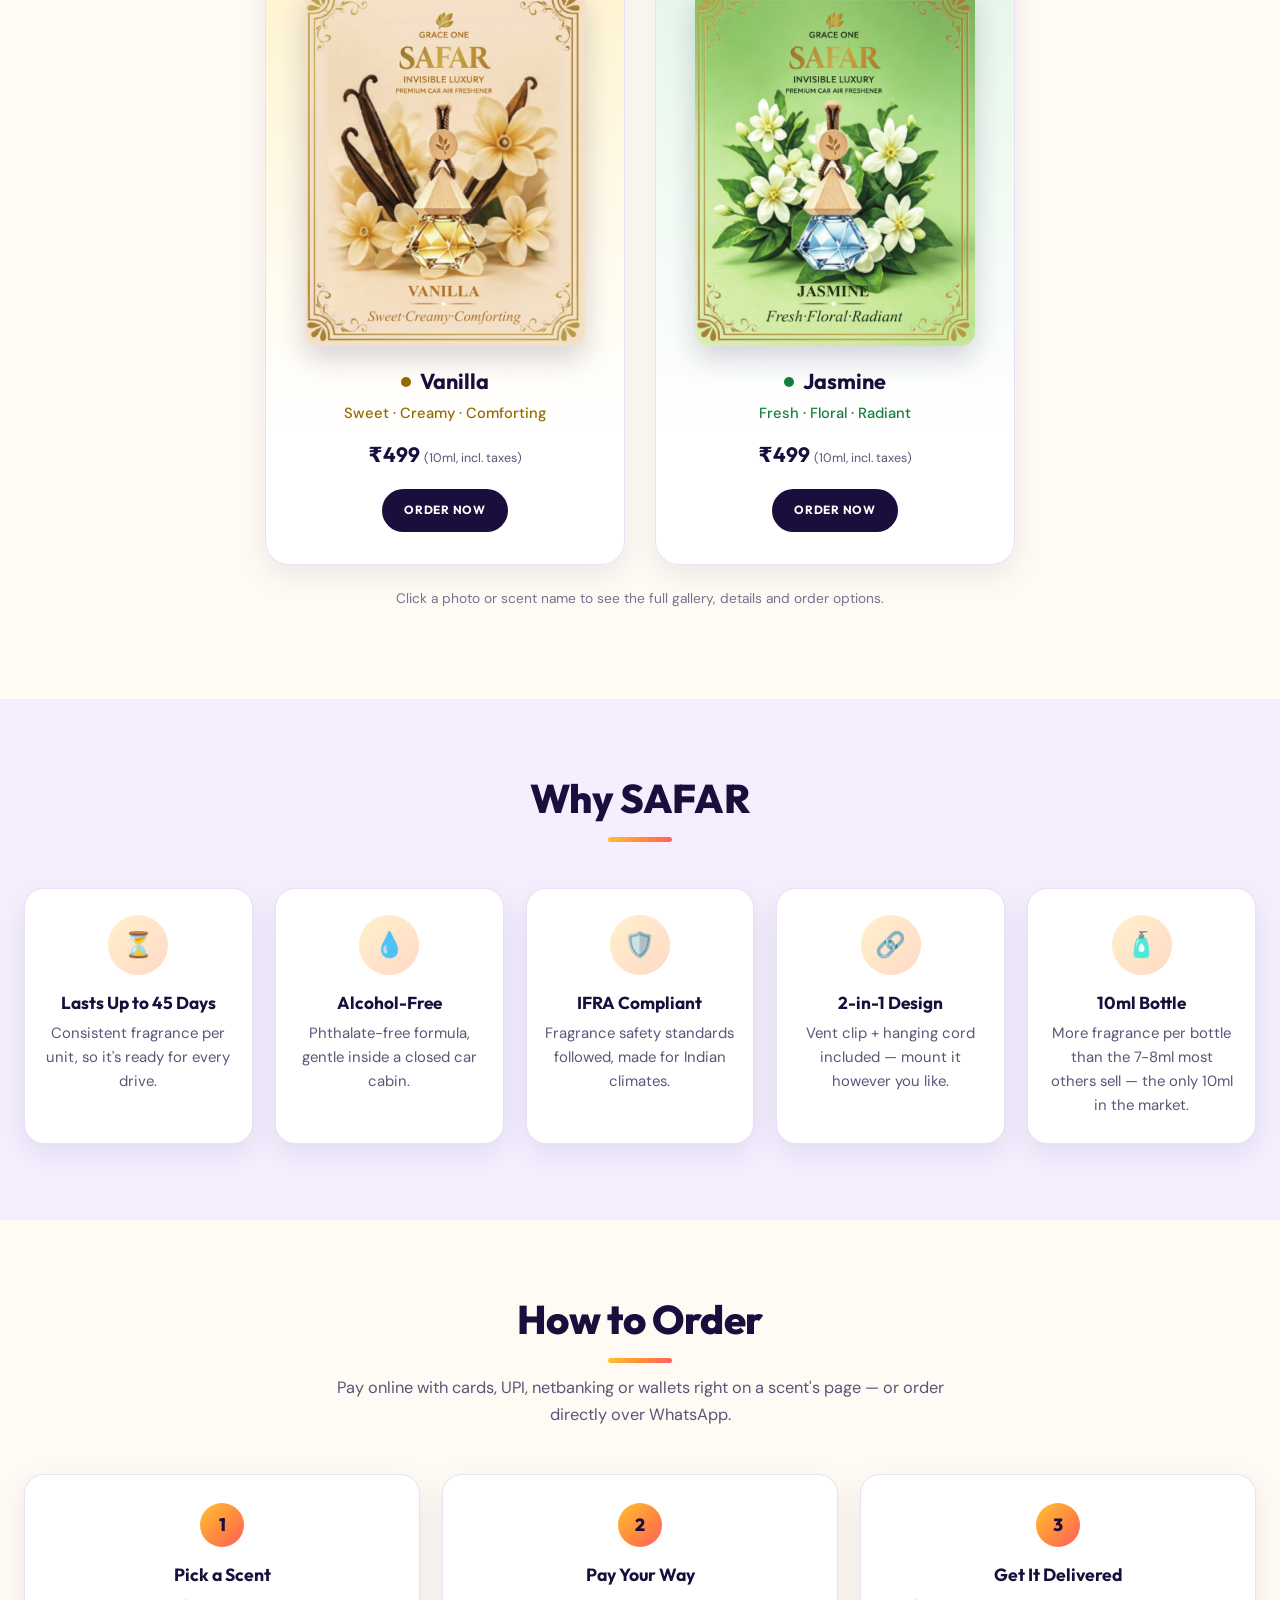
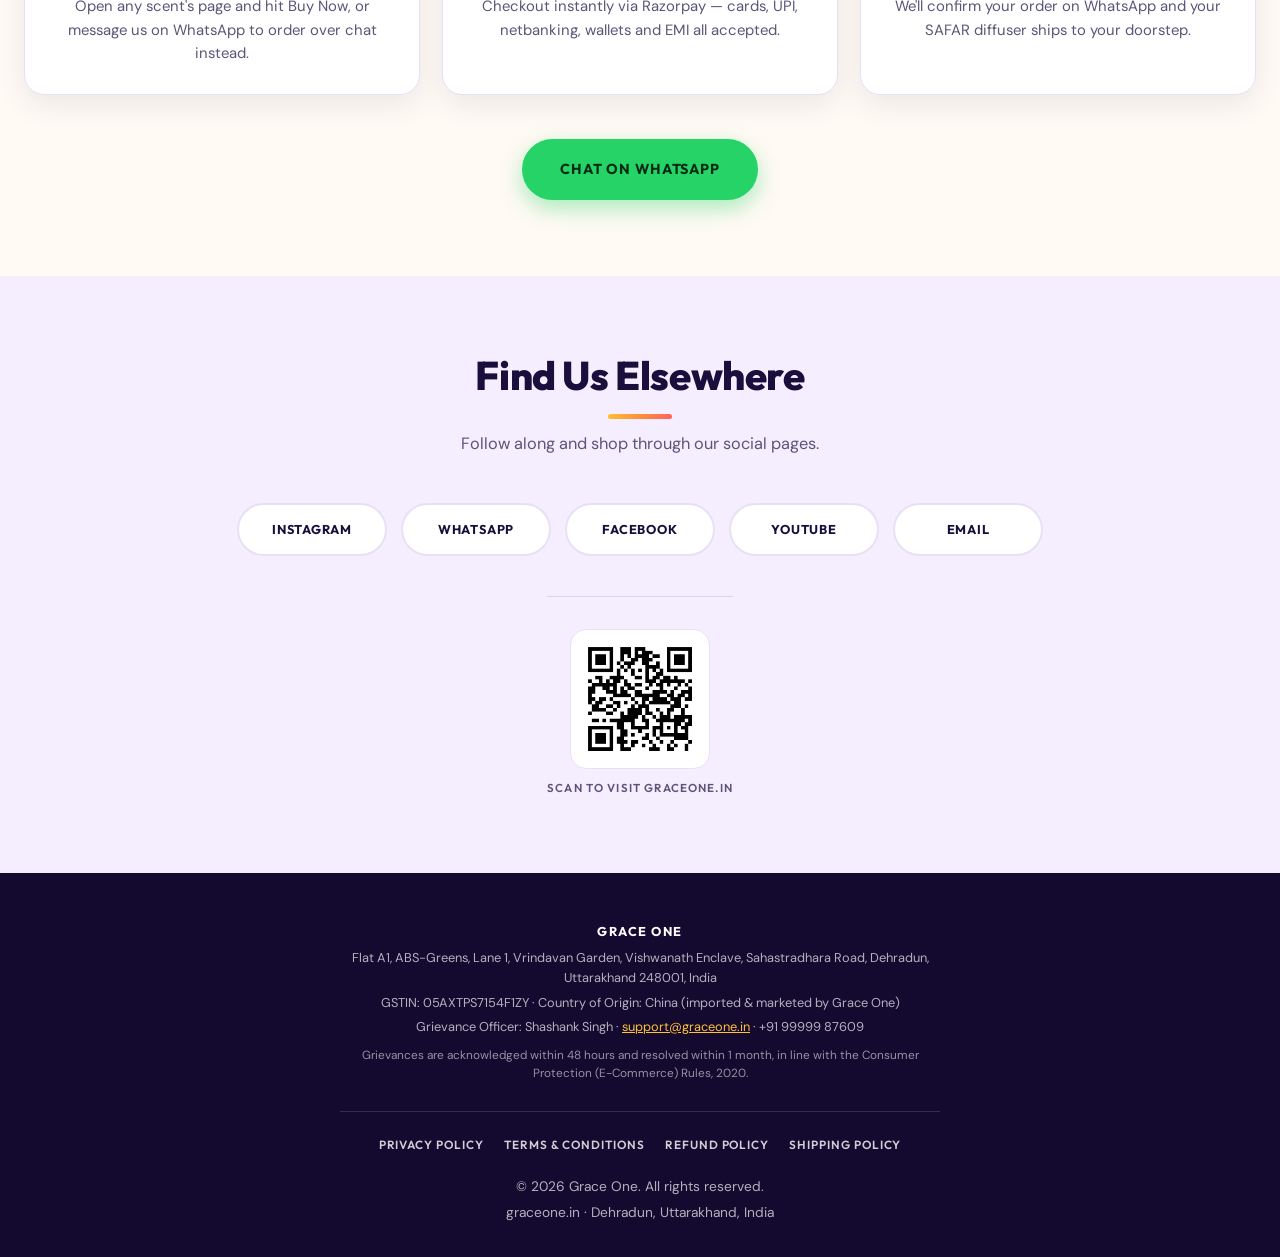
==== commit 6556a235: "Restyle the site with a livelier look for the SAFAR brand The dark plum and muted amber read as heav" ====
--- a/index.html
+++ b/index.html
@@ -4,16 +4,17 @@
 <meta charset="UTF-8" />
 <meta name="viewport" content="width=device-width, initial-scale=1.0" />
 <title>SAFAR by Grace One — Invisible Luxury Car Diffuser</title>
-<meta name="description" content="SAFAR by Grace One — a premium hanging car diffuser. Alcohol-free, IFRA compliant, lasts up to 45 days. Order directly on WhatsApp." />
+<meta name="description" content="SAFAR by Grace One — a premium hanging car diffuser. Alcohol-free, IFRA compliant, lasts up to 45 days. Buy online or order on WhatsApp." />
 
 <!-- Open Graph / social share preview -->
 <meta property="og:title" content="SAFAR by Grace One — Invisible Luxury Car Diffuser" />
-<meta property="og:description" content="A premium hanging car diffuser. Alcohol-free, IFRA compliant, lasts up to 45 days. Order directly on WhatsApp." />
+<meta property="og:description" content="A premium hanging car diffuser. Alcohol-free, IFRA compliant, lasts up to 45 days. Buy online or order on WhatsApp." />
 <meta property="og:type" content="website" />
-<meta property="og:image" content="/assets/og-cover.jpg" />
+<meta property="og:url" content="https://www.graceone.in/" />
+<meta property="og:image" content="https://www.graceone.in/assets/og-cover.jpg" />
 <meta name="twitter:card" content="summary_large_image" />
 
-<link rel="icon" type="image/svg+xml" href="[data-uri]" />
+<link rel="icon" type="image/svg+xml" href="[data-uri]" />
 <link rel="stylesheet" href="styles.css" />
 <!-- Google tag (gtag.js) -->
 <script async src="https://www.googletagmanager.com/gtag/js?id=G-F9NRMJYSCK"></script>
@@ -44,23 +45,33 @@
 
   <section id="top" class="hero">
     <div class="container hero-inner">
-      <p class="eyebrow">Invisible Luxury</p>
-      <h1>Fresh Air<br />For Every Mile</h1>
-      <p class="hero-sub">
-        SAFAR is a hanging car diffuser that brings a refined, long-lasting scent
-        to every drive — alcohol-free, IFRA compliant, and made to last up to 45 days.
-      </p>
-      <div class="hero-actions">
-        <a class="btn btn-primary" href="#order">Order on WhatsApp</a>
-        <a class="btn btn-outline" href="#products">Browse Collection</a>
-      </div>
-    </div>
-    <svg class="hero-mark" viewBox="0 0 64 64" aria-hidden="true">
-      <polygon points="32,14 46,26 46,40 32,50 18,40 18,26" fill="none" stroke="#e8935a" stroke-width="1.2" />
-      <polygon points="32,14 46,26 32,32 18,26" fill="#e8935a" />
-    </svg>
+      <div class="hero-copy">
+        <p class="eyebrow">Invisible Luxury</p>
+        <h1>Fresh Air<br /><span class="hl">For Every Mile</span></h1>
+        <p class="hero-sub">
+          SAFAR is a hanging car diffuser that brings a refined, long-lasting scent
+          to every drive — alcohol-free, IFRA compliant, and made to last up to 45 days.
+        </p>
+        <div class="hero-actions">
+          <a class="btn btn-primary" href="https://wa.me/919999987609?text=Hi%20Grace%20One!%20I'd%20like%20to%20order%20a%20SAFAR%20car%20diffuser." target="_blank" rel="noopener">Order on WhatsApp</a>
+          <a class="btn btn-outline" href="#products">Browse Collection</a>
+        </div>
+        <ul class="hero-badges">
+          <li>5 signature scents</li>
+          <li>10ml bottle</li>
+          <li>₹499</li>
+        </ul>
+      </div>
+      <div class="hero-fan">
+        <a class="fan-card" style="--i:-2;--z:1" href="lavender.html" target="_blank" rel="noopener"><img src="assets/product-lavender-cover.jpg" alt="SAFAR Lavender" width="700" height="896" /></a>
+        <a class="fan-card" style="--i:-1;--z:2" href="vanilla.html" target="_blank" rel="noopener"><img src="assets/product-vanilla.jpg" alt="SAFAR Vanilla" width="700" height="896" /></a>
+        <a class="fan-card" style="--i:0;--z:3" href="musk.html" target="_blank" rel="noopener"><img src="assets/product-musk.jpg" alt="SAFAR Musk" width="700" height="896" /></a>
+        <a class="fan-card" style="--i:1;--z:2" href="sandalwood.html" target="_blank" rel="noopener"><img src="assets/product-sandalwood.jpg" alt="SAFAR Sandalwood" width="700" height="896" /></a>
+        <a class="fan-card" style="--i:2;--z:1" href="jasmine.html" target="_blank" rel="noopener"><img src="assets/product-jasmine.jpg" alt="SAFAR Jasmine" width="700" height="896" /></a>
+      </div>
+    </div>
     <svg class="road" viewBox="0 0 1200 90" preserveAspectRatio="none" aria-hidden="true">
-      <path d="M0,20 C300,20 300,90 700,90 C950,90 1050,60 1200,60" fill="none" stroke="rgba(232,147,90,0.45)" stroke-width="1.5" />
+      <path d="M0,20 C300,20 300,90 700,90 C950,90 1050,60 1200,60" fill="none" stroke="rgba(255,255,255,0.45)" stroke-width="1.5" />
     </svg>
   </section>
 
@@ -80,7 +91,7 @@
           <h3><a class="card-title-link" href="musk.html" target="_blank" rel="noopener">Musk</a></h3>
           <p class="scent">Deep · Warm · Timeless</p>
           <p class="price">₹499 <span class="price-note">(10ml, incl. taxes)</span></p>
-          <a class="btn btn-small btn-outline" href="#order">Order Now</a>
+          <a class="btn btn-small btn-outline" href="musk.html" target="_blank" rel="noopener">Order Now</a>
         </article>
 
         <article class="card card--lavender">
@@ -93,7 +104,7 @@
           <h3><a class="card-title-link" href="lavender.html" target="_blank" rel="noopener">Lavender</a></h3>
           <p class="scent">Calming · Floral · Serene</p>
           <p class="price">₹499 <span class="price-note">(10ml, incl. taxes)</span></p>
-          <a class="btn btn-small btn-outline" href="#order">Order Now</a>
+          <a class="btn btn-small btn-outline" href="lavender.html" target="_blank" rel="noopener">Order Now</a>
         </article>
 
         <article class="card card--sandalwood">
@@ -106,7 +117,7 @@
           <h3><a class="card-title-link" href="sandalwood.html" target="_blank" rel="noopener">Sandalwood</a></h3>
           <p class="scent">Rich · Woody · Grounding</p>
           <p class="price">₹499 <span class="price-note">(10ml, incl. taxes)</span></p>
-          <a class="btn btn-small btn-outline" href="#order">Order Now</a>
+          <a class="btn btn-small btn-outline" href="sandalwood.html" target="_blank" rel="noopener">Order Now</a>
         </article>
 
         <article class="card card--vanilla">
@@ -119,7 +130,7 @@
           <h3><a class="card-title-link" href="vanilla.html" target="_blank" rel="noopener">Vanilla</a></h3>
           <p class="scent">Sweet · Creamy · Comforting</p>
           <p class="price">₹499 <span class="price-note">(10ml, incl. taxes)</span></p>
-          <a class="btn btn-small btn-outline" href="#order">Order Now</a>
+          <a class="btn btn-small btn-outline" href="vanilla.html" target="_blank" rel="noopener">Order Now</a>
         </article>
 
         <article class="card card--jasmine">
@@ -132,7 +143,7 @@
           <h3><a class="card-title-link" href="jasmine.html" target="_blank" rel="noopener">Jasmine</a></h3>
           <p class="scent">Fresh · Floral · Radiant</p>
           <p class="price">₹499 <span class="price-note">(10ml, incl. taxes)</span></p>
-          <a class="btn btn-small btn-outline" href="#order">Order Now</a>
+          <a class="btn btn-small btn-outline" href="jasmine.html" target="_blank" rel="noopener">Order Now</a>
         </article>
       </div>
 
--- a/styles.css
+++ b/styles.css
@@ -1,19 +1,52 @@
+@font-face {
+  font-family: "Outfit";
+  src: url("assets/fonts/outfit-latin-wght-normal.woff2") format("woff2");
+  font-weight: 100 900;
+  font-style: normal;
+  font-display: swap;
+}
+
+@font-face {
+  font-family: "DM Sans";
+  src: url("assets/fonts/dm-sans-latin-wght-normal.woff2") format("woff2");
+  font-weight: 100 1000;
+  font-style: normal;
+  font-display: swap;
+  unicode-range: U+0000-00FF, U+0131, U+0152-0153, U+02BB-02BC, U+02C6, U+02DA, U+02DC, U+0304, U+0308, U+0329, U+2000-206F, U+20AC, U+2122, U+2191, U+2193, U+2212, U+2215, U+FEFF, U+FFFD;
+}
+
+/* Holds the rupee sign, which the basic Latin file leaves out */
+@font-face {
+  font-family: "DM Sans";
+  src: url("assets/fonts/dm-sans-latin-ext-wght-normal.woff2") format("woff2");
+  font-weight: 100 1000;
+  font-style: normal;
+  font-display: swap;
+  unicode-range: U+0100-02BA, U+02BD-02C5, U+02C7-02CC, U+02CE-02D7, U+02DD-02FF, U+1D00-1DBF, U+1E00-1E9F, U+1EF2-1EFF, U+2020, U+20A0-20AB, U+20AD-20C0, U+2113, U+2C60-2C7F, U+A720-A7FF;
+}
+
 :root {
-  --dusk-1: #2b1830;
-  --dusk-2: #4a2438;
-  --dusk-3: #6e3a3a;
-  --ember: #e8935a;
-  --ember-dark: #c96f39;
-  --cream: #f7ece3;
-  --cream-alt: #f2e0d2;
-  --ink: #2b1830;
-  --ink-soft: #7d6b74;
+  --dusk-1: #1a0f3c;
+  --dusk-2: #4c1d95;
+  --dusk-3: #b5179e;
+  --sun: #ffc233;
+  --hot: #ff6a3d;
+  --ember: #ff9f1c;
+  --ember-dark: #c2410c;
+  --berry: #a3158f;
+  --violet: #6d28d9;
+  --cream: #fffaf4;
+  --cream-alt: #f4eeff;
+  --ink: #1a0f3c;
+  --ink-soft: #5d5478;
   --card-bg: #ffffff;
-  --border: #ecdccf;
-  --radius: 2px;
+  --border: #e8e0f4;
+  --radius: 16px;
   --max-width: 1340px;
-  --display: "Arial Narrow", "Helvetica Neue Condensed Bold", Arial, sans-serif;
-  --body-font: Cambria, Georgia, "Times New Roman", serif;
+  --grad-warm: linear-gradient(135deg, #ffc233 0%, #ff8a3d 55%, #ff5e62 100%);
+  --shadow-soft: 0 10px 30px rgba(26, 15, 60, 0.08);
+  --display: "Outfit", "Trebuchet MS", "Segoe UI", system-ui, sans-serif;
+  --body-font: "DM Sans", "Segoe UI", system-ui, -apple-system, sans-serif;
 }
 
 * { box-sizing: border-box; }
@@ -38,7 +71,8 @@
 .nav {
   position: sticky;
   top: 0;
-  background: var(--dusk-1);
+  background: rgba(26, 15, 60, 0.94);
+  backdrop-filter: blur(10px);
   z-index: 10;
 }
 
@@ -46,44 +80,45 @@
   display: flex;
   align-items: center;
   justify-content: space-between;
-  padding-top: 18px;
-  padding-bottom: 18px;
+  padding-top: 14px;
+  padding-bottom: 14px;
 }
 
 .brand {
   font-family: var(--display);
-  font-weight: 700;
-  font-size: 1.5rem;
-  letter-spacing: 0.04em;
+  font-weight: 800;
+  font-size: 1.55rem;
+  letter-spacing: 0.1em;
+  line-height: 1.1;
   text-transform: uppercase;
-  color: #f3d9b6;
+  color: #fff;
   text-decoration: none;
 }
 
 .brand-sub {
   display: block;
   font-family: var(--body-font);
-  font-style: italic;
-  font-weight: 400;
+  font-weight: 500;
   font-size: 0.66rem;
-  letter-spacing: 0.02em;
-  color: rgba(243, 217, 182, 0.6);
+  letter-spacing: 0.06em;
+  color: var(--sun);
   text-transform: none;
 }
 
 .nav-links {
   display: none;
-  gap: 26px;
+  gap: 30px;
   font-family: var(--body-font);
 }
 
 .nav-links a {
-  color: rgba(255, 255, 255, 0.72);
+  color: rgba(255, 255, 255, 0.8);
   text-decoration: none;
-  font-size: 0.88rem;
-}
-
-.nav-links a:hover { color: var(--ember); }
+  font-size: 0.92rem;
+  font-weight: 500;
+}
+
+.nav-links a:hover { color: var(--sun); }
 
 @media (min-width: 720px) {
   .nav-links { display: flex; }
@@ -93,15 +128,15 @@
 .btn {
   display: inline-block;
   font-family: var(--display);
-  padding: 13px 24px;
-  border-radius: var(--radius);
+  padding: 14px 28px;
+  border-radius: 999px;
   text-decoration: none;
   font-weight: 700;
-  font-size: 0.72rem;
-  letter-spacing: 0.12em;
+  font-size: 0.82rem;
+  letter-spacing: 0.06em;
   text-transform: uppercase;
-  transition: all 0.2s ease;
-  border: 1px solid transparent;
+  transition: transform 0.2s ease, box-shadow 0.2s ease, background 0.2s ease, color 0.2s ease, border-color 0.2s ease;
+  border: 2px solid transparent;
   cursor: pointer;
   appearance: none;
 }
@@ -109,118 +144,207 @@
 button.btn {
   font: inherit;
   font-family: var(--display);
-  letter-spacing: 0.12em;
+  font-weight: 700;
+  font-size: 0.82rem;
+  letter-spacing: 0.06em;
   text-transform: uppercase;
 }
+
+.btn:hover { transform: translateY(-2px); }
 
 .btn:disabled {
   opacity: 0.6;
   cursor: not-allowed;
-}
-
-.btn-primary {
-  background: var(--ember);
+  transform: none;
+}
+
+.btn-primary,
+.nav .btn:not(.btn-outline) {
+  background: var(--grad-warm);
   color: var(--dusk-1);
-  border-color: var(--ember);
-}
-
-.btn-primary:hover { background: var(--ember-dark); border-color: var(--ember-dark); }
+  box-shadow: 0 8px 22px rgba(255, 106, 61, 0.35);
+}
+
+.btn-primary:hover,
+.nav .btn:not(.btn-outline):hover {
+  box-shadow: 0 12px 28px rgba(255, 106, 61, 0.5);
+}
 
 .btn-outline {
   background: transparent;
-  border-color: rgba(255, 255, 255, 0.5);
+  border-color: rgba(255, 255, 255, 0.7);
   color: #fff;
 }
 
-.btn-outline:hover { border-color: var(--ember); color: var(--ember); }
+.btn-outline:hover { background: #fff; border-color: #fff; color: var(--dusk-1); }
 
 .section .btn-outline {
   border-color: var(--ink);
   color: var(--ink);
 }
 
-.section .btn-outline:hover { border-color: var(--ember-dark); color: var(--ember-dark); }
-
-.nav .btn:not(.btn-outline) {
-  background: var(--ember);
-  border-color: var(--ember);
-  color: var(--dusk-1);
-  padding: 10px 20px;
-}
-
-.nav .btn:not(.btn-outline):hover { background: var(--ember-dark); border-color: var(--ember-dark); }
-
-.btn-small { padding: 10px 18px; font-size: 0.68rem; }
-.btn-large { padding: 17px 34px; font-size: 0.78rem; }
+.section .btn-outline:hover { background: var(--ink); border-color: var(--ink); color: #fff; }
+
+.btn-small { padding: 10px 20px; font-size: 0.74rem; }
+button.btn-small { font-size: 0.74rem; }
+.btn-large { padding: 17px 36px; font-size: 0.9rem; }
+button.btn-large { font-size: 0.9rem; }
 
 /* Hero */
 .hero {
   position: relative;
-  padding: 76px 0 0;
-  background: linear-gradient(175deg, var(--dusk-1), var(--dusk-2) 55%, var(--dusk-3));
+  padding: 72px 0 0;
+  background:
+    radial-gradient(520px 360px at 88% 4%, rgba(255, 194, 51, 0.38), transparent 62%),
+    radial-gradient(460px 340px at 52% 108%, rgba(34, 211, 238, 0.22), transparent 62%),
+    linear-gradient(165deg, #1a0f3c 0%, #3b1a80 46%, #a3158f 80%, #ff7a3d 112%);
   color: #fff;
   overflow: hidden;
 }
 
 .hero-inner {
-  text-align: left;
-  position: relative;
-  z-index: 1;
-}
-
-.hero-mark {
-  display: none;
-  position: absolute;
-  top: 50%;
-  right: -60px;
-  width: 620px;
-  height: 620px;
-  transform: translateY(-50%) rotate(-8deg);
-  opacity: 0.14;
-  pointer-events: none;
-  z-index: 0;
-}
-
-@media (min-width: 1020px) {
-  .hero-mark {
-    display: block;
+  display: grid;
+  gap: 28px;
+  padding-bottom: 40px;
+}
+
+@media (min-width: 900px) {
+  .hero {
+    background:
+      radial-gradient(560px 420px at 92% 0%, rgba(255, 194, 51, 0.4), transparent 62%),
+      radial-gradient(520px 380px at 46% 112%, rgba(34, 211, 238, 0.2), transparent 62%),
+      linear-gradient(112deg, #1a0f3c 0%, #3b1a80 40%, #a3158f 76%, #ff7a3d 108%);
   }
+
+  .hero-inner {
+    grid-template-columns: minmax(0, 1fr) minmax(0, 620px);
+    gap: 40px;
+    align-items: center;
+    padding-bottom: 56px;
+  }
 }
 
 .eyebrow {
   font-family: var(--display);
   text-transform: uppercase;
-  letter-spacing: 0.2em;
-  font-size: 0.72rem;
-  color: var(--ember);
+  letter-spacing: 0.22em;
+  font-size: 0.76rem;
+  color: var(--sun);
   font-weight: 700;
-  margin-bottom: 18px;
+  margin: 0 0 18px;
 }
 
 .hero h1 {
   font-family: var(--display);
-  font-weight: 700;
-  text-transform: uppercase;
-  font-size: clamp(2.2rem, 5.5vw, 3.4rem);
+  font-weight: 800;
+  font-size: clamp(2.5rem, 6vw, 4.3rem);
+  letter-spacing: -0.01em;
   max-width: 640px;
   margin: 0 0 20px;
-  line-height: 1.08;
+  line-height: 1.04;
   color: #fff;
 }
 
+.hero h1 .hl {
+  background: linear-gradient(90deg, #ffd35c, #ff8a3d);
+  -webkit-background-clip: text;
+  background-clip: text;
+  color: transparent;
+}
+
 .hero-sub {
-  max-width: 420px;
+  max-width: 480px;
   margin: 0 0 30px;
-  color: rgba(255, 255, 255, 0.75);
-  font-size: 1.02rem;
-  font-weight: 300;
+  color: rgba(255, 255, 255, 0.86);
+  font-size: 1.08rem;
 }
 
 .hero-actions {
   display: flex;
   gap: 14px;
   flex-wrap: wrap;
-  padding-bottom: 56px;
+}
+
+/* Buttons in a row stretch to the tallest one, so centre their labels */
+.hero-actions .btn {
+  display: inline-flex;
+  align-items: center;
+  justify-content: center;
+}
+
+.hero-badges {
+  list-style: none;
+  display: flex;
+  flex-wrap: wrap;
+  gap: 10px;
+  padding: 0;
+  margin: 28px 0 0;
+}
+
+.hero-badges li {
+  padding: 7px 14px;
+  border-radius: 999px;
+  background: rgba(255, 255, 255, 0.12);
+  border: 1px solid rgba(255, 255, 255, 0.22);
+  font-size: 0.82rem;
+  font-weight: 500;
+  color: #fff;
+}
+
+/* The five scent covers, fanned like a hand of cards */
+.hero-fan {
+  --fan-w: clamp(96px, 30vw, 122px);
+  --fan-step: clamp(40px, 12.6vw, 52px);
+  position: relative;
+  height: calc(var(--fan-w) * 1.28 + 76px);
+  animation: fan-float 6s ease-in-out infinite;
+}
+
+@media (min-width: 900px) {
+  .hero-fan {
+    --fan-w: clamp(150px, 15.5vw, 214px);
+    --fan-step: clamp(62px, 6.4vw, 90px);
+  }
+}
+
+.fan-card {
+  position: absolute;
+  left: 50%;
+  top: 22px;
+  width: var(--fan-w);
+  margin-left: calc(var(--fan-w) / -2);
+  z-index: var(--z);
+  transform: translateX(calc(var(--i) * var(--fan-step))) translateY(calc(var(--i) * var(--i) * 9px)) rotate(calc(var(--i) * 7deg));
+  transform-origin: 50% 100%;
+  border: 3px solid #fff;
+  border-radius: 12px;
+  overflow: hidden;
+  box-shadow: 0 18px 38px rgba(10, 4, 30, 0.5);
+  transition: transform 0.25s ease, box-shadow 0.25s ease;
+}
+
+.fan-card img {
+  display: block;
+  width: 100%;
+  height: auto;
+}
+
+.fan-card:hover,
+.fan-card:focus-visible {
+  transform: translateX(calc(var(--i) * var(--fan-step))) translateY(calc(var(--i) * var(--i) * 9px - 18px)) rotate(calc(var(--i) * 7deg)) scale(1.06);
+  box-shadow: 0 26px 48px rgba(10, 4, 30, 0.6);
+  z-index: 9;
+}
+
+@keyframes fan-float {
+  0%, 100% { translate: 0 0; }
+  50% { translate: 0 -8px; }
+}
+
+@media (prefers-reduced-motion: reduce) {
+  html { scroll-behavior: auto; }
+  .hero-fan { animation: none; }
+  .btn, .card, .fan-card { transition: none; }
 }
 
 .road {
@@ -230,34 +354,36 @@
 }
 
 /* Sections */
-.section { padding: 72px 0; }
+.section { padding: 76px 0; }
 .section-alt { background: var(--cream-alt); }
 
 .section h2 {
   font-family: var(--display);
-  font-weight: 700;
-  text-transform: uppercase;
-  letter-spacing: 0.02em;
-  font-size: 1.9rem;
-  color: var(--ink);
-  margin: 0 0 10px;
+  font-weight: 800;
+  letter-spacing: -0.01em;
+  font-size: clamp(1.9rem, 4vw, 2.5rem);
+  line-height: 1.15;
+  color: var(--ink);
+  margin: 0 0 12px;
   text-align: center;
 }
 
 .section h2::after {
   content: "";
   display: block;
-  width: 44px;
-  height: 2px;
-  background: var(--ember);
+  width: 64px;
+  height: 5px;
+  border-radius: 999px;
+  background: var(--grad-warm);
   margin: 16px auto 0;
 }
 
 .section-sub {
   text-align: center;
   color: var(--ink-soft);
-  margin-bottom: 46px;
-  font-size: 0.95rem;
+  margin: 0 auto 46px;
+  max-width: 620px;
+  font-size: 1.02rem;
 }
 
 .grid {
@@ -266,7 +392,9 @@
   gap: 30px;
 }
 
-.grid-3 { grid-template-columns: repeat(auto-fit, minmax(200px, 1fr)); }
+.grid-3 { grid-template-columns: repeat(auto-fit, minmax(200px, 1fr)); gap: 22px; }
+
+.section h2 + .grid { margin-top: 46px; }
 
 /* Product cards all share one fixed size and a leftover row (e.g. 2 of 5)
    centers itself instead of sticking to the left under a grid track */
@@ -283,30 +411,32 @@
 
 /* Product cards */
 .card {
-  background: var(--card-bg);
+  --tone: var(--violet);
+  --tint: #f1eaff;
+  position: relative;
+  background: linear-gradient(180deg, var(--tint) 0%, #ffffff 78%);
   border: 1px solid var(--border);
-  border-top: 3px solid var(--border);
-  border-radius: var(--radius);
-  padding: 36px 32px;
+  border-radius: 24px;
+  padding: 30px 28px 32px;
   text-align: center;
+  box-shadow: var(--shadow-soft);
   transition: transform 0.2s ease, box-shadow 0.2s ease;
 }
 
 .card:hover {
-  transform: translateY(-3px);
-  box-shadow: 0 10px 26px rgba(43, 24, 48, 0.12);
-}
-
-.card {
-  position: relative;
-}
-
-.card:hover {
+  transform: translateY(-6px);
+  box-shadow: 0 22px 44px rgba(26, 15, 60, 0.16);
   z-index: 5;
 }
 
+.card--musk { --tone: #2563eb; --tint: #e6eeff; }
+.card--lavender { --tone: #7c3aed; --tint: #f0e8ff; }
+.card--sandalwood { --tone: #b45309; --tint: #fdeedb; }
+.card--vanilla { --tone: #946b00; --tint: #fff4cf; }
+.card--jasmine { --tone: #15803d; --tint: #e4f6e9; }
+
 .product-gallery {
-  margin-bottom: 16px;
+  margin-bottom: 18px;
 }
 
 .gallery-main {
@@ -320,7 +450,8 @@
   display: block;
   width: 100%;
   height: auto;
-  border-radius: var(--radius);
+  border-radius: 14px;
+  box-shadow: 0 12px 28px rgba(26, 15, 60, 0.18);
 }
 
 .gallery-zoom-pane {
@@ -334,8 +465,8 @@
   background-repeat: no-repeat;
   background-color: #fff;
   border: 1px solid var(--border);
-  border-radius: var(--radius);
-  box-shadow: 0 14px 34px rgba(43, 24, 48, 0.22);
+  border-radius: 14px;
+  box-shadow: 0 14px 34px rgba(26, 15, 60, 0.25);
   z-index: 10;
   pointer-events: none;
 }
@@ -348,7 +479,7 @@
   display: flex;
   gap: 10px;
   justify-content: center;
-  margin-top: 12px;
+  margin-top: 14px;
   flex-wrap: wrap;
 }
 
@@ -356,27 +487,37 @@
   width: 52px;
   height: 52px;
   object-fit: cover;
-  border-radius: 3px;
-  border: 1px solid var(--border);
+  border-radius: 10px;
+  border: 2px solid var(--border);
   cursor: pointer;
-  opacity: 0.6;
-  transition: opacity 0.15s ease, border-color 0.15s ease;
-}
-
-.gallery-thumb:hover { opacity: 0.9; }
+  opacity: 0.7;
+  transition: opacity 0.15s ease, border-color 0.15s ease, transform 0.15s ease;
+}
+
+.gallery-thumb:hover { opacity: 1; transform: translateY(-2px); }
 
 .gallery-thumb.active {
   opacity: 1;
-  border-color: var(--ember);
+  border-color: var(--hot);
 }
 
 .card h3 {
   font-family: var(--display);
-  text-transform: uppercase;
-  letter-spacing: 0.02em;
+  font-weight: 700;
   margin: 0 0 4px;
-  font-size: 1.05rem;
-  color: var(--ink);
+  font-size: 1.35rem;
+  color: var(--ink);
+}
+
+.card h3::before {
+  content: "";
+  display: inline-block;
+  width: 10px;
+  height: 10px;
+  margin-right: 9px;
+  border-radius: 50%;
+  background: var(--tone);
+  vertical-align: 0.08em;
 }
 
 .gallery-main-link {
@@ -389,92 +530,114 @@
 }
 
 .card-title-link:hover {
-  color: var(--ember-dark);
-  text-decoration: underline;
+  color: var(--tone);
 }
 
 .scent {
   color: var(--ink-soft);
-  font-style: italic;
-  font-size: 0.88rem;
+  font-size: 0.92rem;
+  font-weight: 500;
   margin: 0 0 12px;
 }
 
-.price { font-weight: 700; color: var(--ember-dark); margin: 0 0 16px; font-size: 1.05rem; }
-.price-note { font-weight: 400; color: var(--ink-soft); font-size: 0.76rem; }
-
-.card--musk { border-top-color: #0e1f2b; background: #e8edf2; }
-.card--lavender { border-top-color: #8b7bb8; background: #f1ecf8; }
-.card--sandalwood { border-top-color: #a67c4e; background: #f6ede0; }
-.card--vanilla { border-top-color: #d9b25c; background: #fbf2db; }
-.card--jasmine { border-top-color: #7a9a68; background: #edf4e9; }
+.card .scent { color: var(--tone); }
+
+.price { font-family: var(--display); font-weight: 700; color: var(--ink); margin: 0 0 18px; font-size: 1.3rem; }
+.price-note { font-family: var(--body-font); font-weight: 400; color: var(--ink-soft); font-size: 0.78rem; }
+
+.section .card .btn {
+  background: var(--ink);
+  border-color: var(--ink);
+  color: #fff;
+}
+
+.section .card .btn:hover {
+  background: var(--tone);
+  border-color: var(--tone);
+  color: #fff;
+}
 
 /* Features */
 .feature {
   text-align: center;
-  padding: 14px 12px;
+  padding: 26px 18px;
+  background: var(--card-bg);
+  border: 1px solid var(--border);
+  border-radius: 20px;
+  box-shadow: var(--shadow-soft);
 }
 
 .feature-icon {
-  width: 54px;
-  height: 54px;
-  line-height: 54px;
+  width: 60px;
+  height: 60px;
+  line-height: 60px;
   border-radius: 50%;
-  background: var(--cream);
-  border: 1px solid var(--ember);
-  font-size: 1.4rem;
+  background: linear-gradient(135deg, #fff1cc, #ffd9c7);
+  font-size: 1.55rem;
   margin: 0 auto 14px;
 }
 
 .feature h3 {
   font-family: var(--display);
-  text-transform: uppercase;
-  letter-spacing: 0.01em;
+  font-weight: 700;
   margin: 0 0 6px;
-  font-size: 1rem;
-  color: var(--ink);
-}
-
-.feature p { color: var(--ink-soft); font-size: 0.92rem; margin: 0; }
+  font-size: 1.08rem;
+  color: var(--ink);
+}
+
+.feature p { color: var(--ink-soft); font-size: 0.93rem; margin: 0; }
 
 /* Steps */
 .step {
   text-align: center;
-  padding: 12px;
+  padding: 28px 20px;
+  background: var(--card-bg);
+  border: 1px solid var(--border);
+  border-radius: 20px;
+  box-shadow: var(--shadow-soft);
 }
 
 .step-num {
-  width: 36px;
-  height: 36px;
-  line-height: 36px;
+  width: 44px;
+  height: 44px;
+  line-height: 44px;
   border-radius: 50%;
-  background: var(--ember);
+  background: var(--grad-warm);
   color: var(--dusk-1);
   font-family: var(--display);
+  font-weight: 800;
+  font-size: 1.1rem;
+  margin: 0 auto 14px;
+}
+
+.step h3 {
+  font-family: var(--display);
   font-weight: 700;
-  margin: 0 auto 14px;
-}
-
-.step h3 {
-  font-family: var(--display);
-  text-transform: uppercase;
   margin: 0 0 6px;
-  font-size: 1rem;
-  color: var(--ink);
-}
-
-.step p { color: var(--ink-soft); font-size: 0.92rem; margin: 0; }
+  font-size: 1.1rem;
+  color: var(--ink);
+}
+
+.step p { color: var(--ink-soft); font-size: 0.93rem; margin: 0; }
 
 .cta-block {
   text-align: center;
   margin-top: 44px;
 }
 
+#whatsapp-cta {
+  background: #25d366;
+  color: #062b14;
+  box-shadow: 0 8px 22px rgba(37, 211, 102, 0.4);
+}
+
+#whatsapp-cta:hover { box-shadow: 0 12px 28px rgba(37, 211, 102, 0.55); }
+
 .note {
   text-align: center;
-  color: #a4948d;
-  font-size: 0.82rem;
-  margin-top: 16px;
+  color: #7a7090;
+  font-size: 0.86rem;
+  margin-top: 22px;
 }
 
 /* Connect */
@@ -483,7 +646,7 @@
 .qr-block {
   margin-top: 40px;
   padding-top: 32px;
-  border-top: 1px solid var(--border);
+  border-top: 1px solid #ddd0f3;
   display: inline-flex;
   flex-direction: column;
   align-items: center;
@@ -494,14 +657,15 @@
   border: 1px solid var(--border);
   padding: 10px;
   background: #fff;
-  border-radius: var(--radius);
+  border-radius: 16px;
 }
 
 .qr-caption {
   font-family: var(--display);
   text-transform: uppercase;
   letter-spacing: 0.1em;
-  font-size: 0.7rem;
+  font-size: 0.72rem;
+  font-weight: 600;
   color: var(--ink-soft);
   margin: 0;
 }
@@ -515,58 +679,62 @@
 
 .social-btn {
   padding: 14px 28px;
-  border-radius: var(--radius);
+  border-radius: 999px;
   background: var(--card-bg);
-  border: 1px solid var(--border);
+  border: 2px solid var(--border);
   color: var(--ink);
   text-decoration: none;
   font-family: var(--display);
   font-weight: 700;
-  font-size: 0.72rem;
-  letter-spacing: 0.1em;
+  font-size: 0.8rem;
+  letter-spacing: 0.06em;
   text-transform: uppercase;
   min-width: 150px;
+  transition: background 0.2s ease, color 0.2s ease, border-color 0.2s ease, transform 0.2s ease;
 }
 
 .social-btn:hover {
-  border-color: var(--ember);
-  color: var(--ember-dark);
+  background: var(--ink);
+  border-color: var(--ink);
+  color: #fff;
+  transform: translateY(-2px);
 }
 
 /* Footer */
 .footer {
-  background: var(--dusk-1);
-  padding: 40px 0 28px;
+  background: #140a30;
+  padding: 44px 0 30px;
   text-align: center;
-  color: rgba(255, 255, 255, 0.6);
-  font-size: 0.85rem;
+  color: rgba(255, 255, 255, 0.68);
+  font-size: 0.86rem;
 }
 
 .footer-inner p { margin: 4px 0; }
 
 .footer-legal {
-  max-width: 560px;
+  max-width: 600px;
   margin: 0 auto 24px;
   padding-bottom: 24px;
-  border-bottom: 1px solid rgba(255, 255, 255, 0.12);
-  font-size: 0.78rem;
+  border-bottom: 1px solid rgba(255, 255, 255, 0.14);
+  font-size: 0.8rem;
   line-height: 1.6;
 }
 
 .footer-legal-name {
   font-family: var(--display);
-  letter-spacing: 0.08em;
-  color: rgba(255, 255, 255, 0.85);
+  font-weight: 700;
+  letter-spacing: 0.12em;
+  color: #fff;
   margin-bottom: 6px !important;
 }
 
 .footer-legal a {
-  color: rgba(255, 255, 255, 0.75);
+  color: var(--sun);
 }
 
 .footer-legal-note {
-  color: rgba(255, 255, 255, 0.45);
-  font-size: 0.72rem;
+  color: rgba(255, 255, 255, 0.55);
+  font-size: 0.74rem;
   margin-top: 8px !important;
 }
 
@@ -574,21 +742,22 @@
   display: flex;
   flex-wrap: wrap;
   justify-content: center;
-  gap: 8px 18px;
+  gap: 8px 20px;
   margin: 0 auto 20px;
   font-family: var(--display);
-  font-size: 0.68rem;
+  font-size: 0.74rem;
+  font-weight: 600;
   letter-spacing: 0.08em;
   text-transform: uppercase;
 }
 
 .footer-links a {
-  color: rgba(255, 255, 255, 0.7);
+  color: rgba(255, 255, 255, 0.8);
   text-decoration: none;
 }
 
 .footer-links a:hover {
-  color: var(--ember);
+  color: var(--sun);
 }
 
 /* Product detail pages */
@@ -607,10 +776,12 @@
 
 /* Gallery stays put on the left as you scroll the description column,
    so switching between differently-sized photos never needs a scroll. */
+/* z-index keeps the hover-zoom pane above the text column it overlaps */
 .product-page-grid .product-gallery--large {
   position: sticky;
   top: 90px;
   align-self: start;
+  z-index: 2;
 }
 
 @media (max-width: 720px) {
@@ -619,20 +790,22 @@
   }
 }
 
+/* No overflow clipping here: the hover-zoom pane sits outside this box */
 .product-gallery--large .gallery-main {
   max-width: 480px;
   height: 480px;
   background: var(--card-bg);
   border: 1px solid var(--border);
-  border-radius: var(--radius);
-  overflow: hidden;
+  border-radius: 22px;
+  box-shadow: var(--shadow-soft);
 }
 
 .product-gallery--large .gallery-main-img {
   width: 100%;
   height: 100%;
   object-fit: contain;
-  border-radius: 0;
+  border-radius: 21px;
+  box-shadow: none;
 }
 
 @media (max-width: 720px) {
@@ -646,6 +819,7 @@
   height: 72px;
   object-fit: contain;
   background: var(--card-bg);
+  border-radius: 14px;
 }
 
 .product-gallery--large .gallery-zoom-pane {
@@ -653,18 +827,37 @@
   min-height: 380px;
 }
 
+.product-page-info .eyebrow,
+.legal-content .eyebrow {
+  color: var(--berry);
+}
+
 .product-page-info h1 {
   font-family: var(--display);
-  font-weight: 700;
-  text-transform: uppercase;
-  font-size: clamp(2rem, 4vw, 2.7rem);
-  color: var(--ink);
-  margin: 0 0 6px;
+  font-weight: 800;
+  letter-spacing: -0.01em;
+  font-size: clamp(2.3rem, 5vw, 3.3rem);
+  line-height: 1.05;
+  color: var(--ink);
+  margin: 0 0 8px;
+}
+
+.product-page-info .scent {
+  font-size: 1.05rem;
+  color: var(--berry);
+}
+
+.product-page-info .price {
+  font-size: 1.9rem;
+}
+
+.product-page-info .hero-actions {
+  padding-bottom: 30px;
 }
 
 .product-page-desc {
   color: var(--ink-soft);
-  font-size: 1rem;
+  font-size: 1.05rem;
   line-height: 1.7;
   max-width: 480px;
   margin: 20px 0 26px;
@@ -676,45 +869,55 @@
   margin: 0 0 34px;
   display: flex;
   flex-direction: column;
-  gap: 10px;
+  gap: 12px;
 }
 
 .product-page-facts li {
   position: relative;
-  padding-left: 20px;
-  color: var(--ink-soft);
-  font-size: 0.92rem;
+  padding-left: 34px;
+  color: var(--ink);
+  font-size: 0.97rem;
 }
 
 .product-page-facts li::before {
-  content: "—";
+  content: "✓";
   position: absolute;
   left: 0;
-  color: var(--ember);
+  top: 0.05em;
+  width: 22px;
+  height: 22px;
+  line-height: 22px;
+  text-align: center;
+  border-radius: 50%;
+  background: var(--grad-warm);
+  color: var(--dusk-1);
+  font-size: 0.78rem;
+  font-weight: 700;
 }
 
 /* Buy Now — online checkout */
 .checkout-form {
-  margin: 4px 0 26px;
-  padding: 22px;
+  margin: 0 0 26px;
+  padding: 24px;
   background: var(--card-bg);
   border: 1px solid var(--border);
-  border-radius: var(--radius);
+  border-radius: 20px;
+  box-shadow: var(--shadow-soft);
   max-width: 480px;
 }
 
 .checkout-form h3 {
   font-family: var(--display);
-  text-transform: uppercase;
-  font-size: 0.9rem;
-  letter-spacing: 0.04em;
+  font-weight: 700;
+  font-size: 1.15rem;
   color: var(--ink);
   margin: 0 0 16px;
 }
 
 .checkout-form label {
   display: block;
-  font-size: 0.78rem;
+  font-size: 0.84rem;
+  font-weight: 500;
   color: var(--ink-soft);
   margin-bottom: 14px;
 }
@@ -724,19 +927,20 @@
   display: block;
   width: 100%;
   margin-top: 6px;
-  padding: 10px 12px;
+  padding: 11px 13px;
   font-family: var(--body-font);
-  font-size: 0.95rem;
+  font-size: 1rem;
   color: var(--ink);
   background: #fff;
-  border: 1px solid var(--border);
-  border-radius: var(--radius);
+  border: 1.5px solid var(--border);
+  border-radius: 12px;
 }
 
 .checkout-form input:focus,
 .checkout-form textarea:focus {
   outline: none;
-  border-color: var(--ember);
+  border-color: var(--violet);
+  box-shadow: 0 0 0 3px rgba(109, 40, 217, 0.15);
 }
 
 .checkout-form-row {
@@ -749,21 +953,21 @@
 
 .checkout-form button[type="submit"] {
   width: 100%;
-  margin-top: 4px;
+  margin-top: 18px;
 }
 
 .checkout-note {
   margin: 12px 0 0;
-  font-size: 0.74rem;
+  font-size: 0.8rem;
   color: var(--ink-soft);
 }
 
 .checkout-status {
   max-width: 480px;
-  margin: -6px 0 26px;
+  margin: 0 0 26px;
   padding: 14px 18px;
-  border-radius: var(--radius);
-  font-size: 0.88rem;
+  border-radius: 14px;
+  font-size: 0.92rem;
   background: var(--cream-alt);
   color: var(--ink);
 }
@@ -771,8 +975,8 @@
 .checkout-status p { margin: 0; }
 
 .checkout-status--error {
-  background: #fbe4e0;
-  color: #8a2e1e;
+  background: #fde7e3;
+  color: #8a2415;
 }
 
 .checkout-status--loading {
@@ -780,6 +984,11 @@
   font-style: italic;
 }
 
+.checkout-status--success {
+  background: #e4f6e9;
+  color: #0f5a2a;
+}
+
 .checkout-status--success a {
   display: inline-block;
   margin-top: 12px;
@@ -795,39 +1004,37 @@
   margin: 0 auto;
 }
 
-.legal-content .eyebrow {
-  color: var(--ember-dark);
-}
-
 .legal-content h1 {
   font-family: var(--display);
-  font-weight: 700;
-  text-transform: uppercase;
-  font-size: clamp(1.8rem, 4vw, 2.4rem);
+  font-weight: 800;
+  letter-spacing: -0.01em;
+  font-size: clamp(2rem, 4vw, 2.6rem);
+  line-height: 1.1;
   color: var(--ink);
   margin: 0 0 8px;
 }
 
 .legal-updated {
   color: var(--ink-soft);
-  font-size: 0.85rem;
+  font-size: 0.88rem;
   margin: 0 0 40px;
 }
 
 .legal-content h2 {
   font-family: var(--display);
   font-weight: 700;
-  text-transform: uppercase;
-  letter-spacing: 0.01em;
-  font-size: 1.15rem;
+  font-size: 1.3rem;
   color: var(--ink);
   margin: 36px 0 12px;
-}
+  text-align: left;
+}
+
+.legal-content h2::after { content: none; }
 
 .legal-content p,
 .legal-content li {
   color: var(--ink-soft);
-  font-size: 0.96rem;
+  font-size: 1rem;
   line-height: 1.75;
   margin: 0 0 14px;
 }
@@ -843,13 +1050,13 @@
 }
 
 .legal-content a {
-  color: var(--ember-dark);
+  color: var(--violet);
 }
 
 .legal-content .legal-box {
   background: var(--card-bg);
   border: 1px solid var(--border);
-  border-radius: var(--radius);
+  border-radius: 18px;
   padding: 22px 24px;
   margin: 24px 0;
 }
